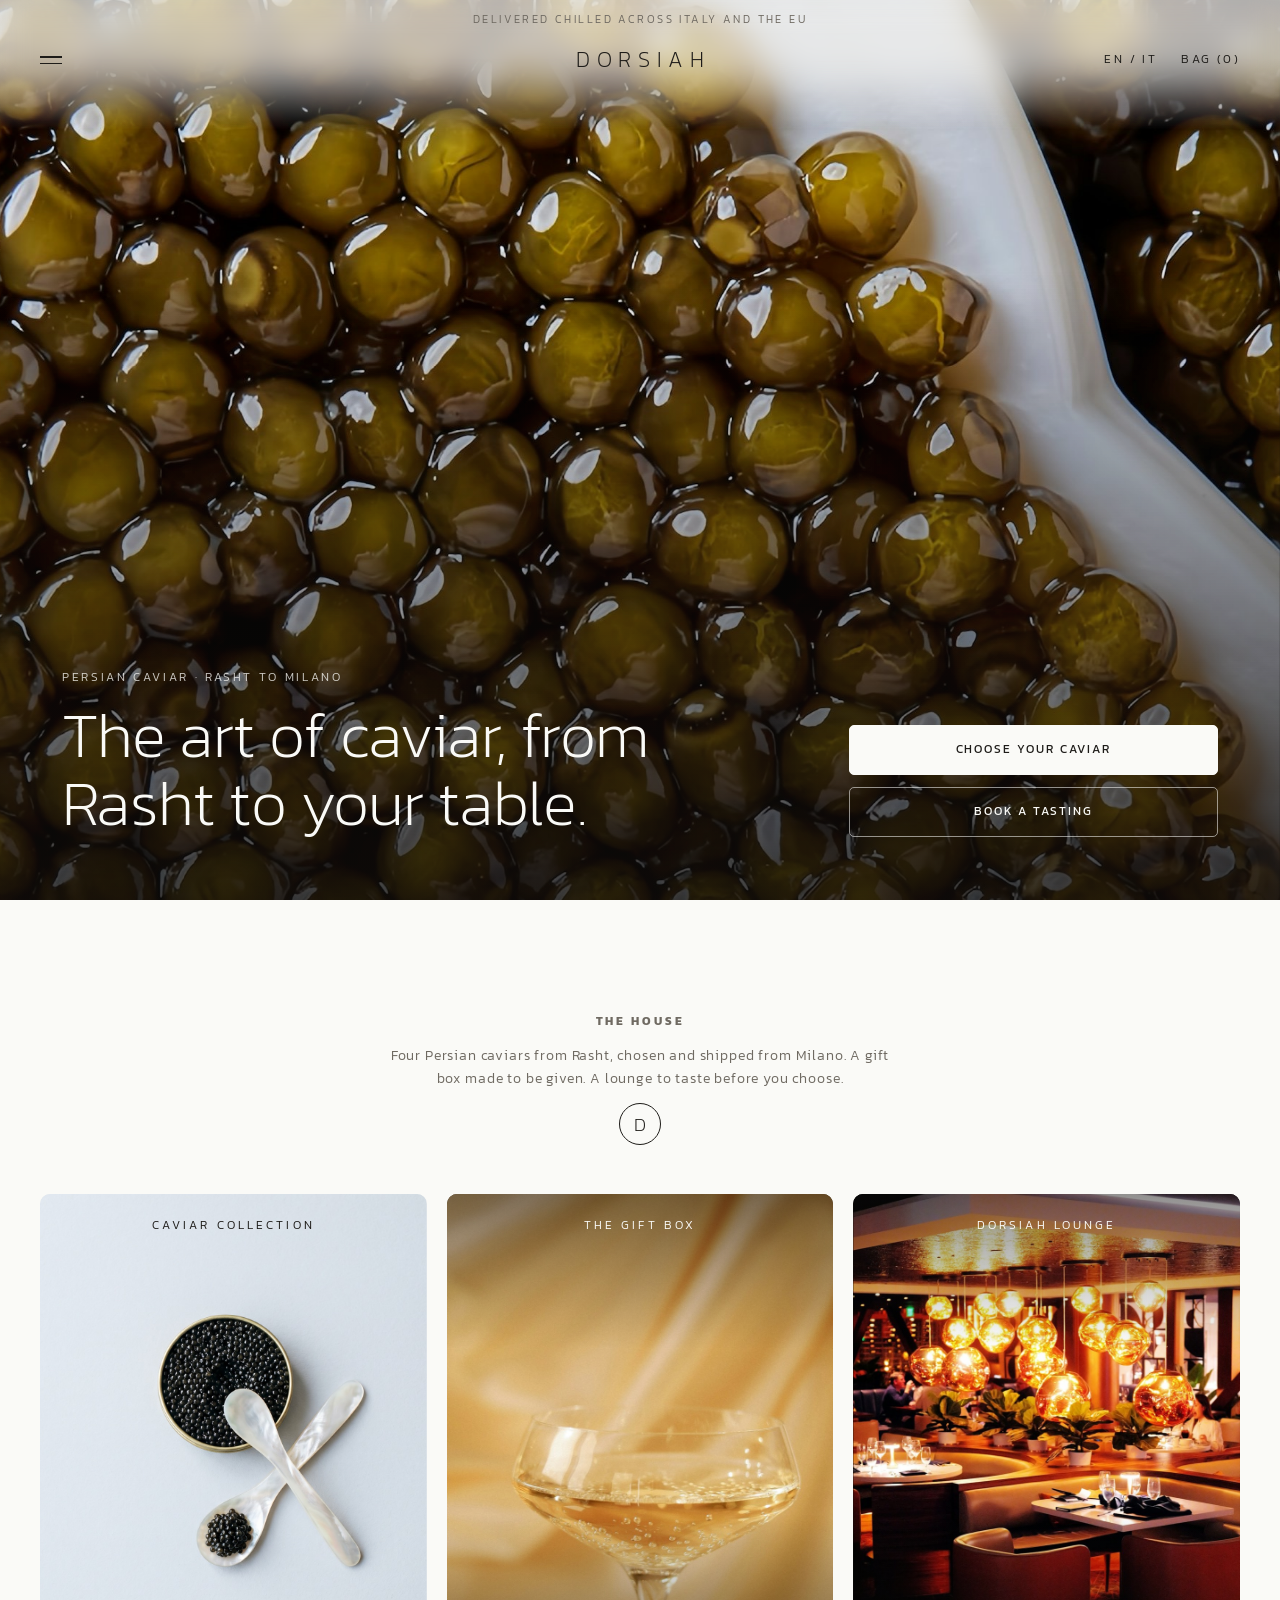
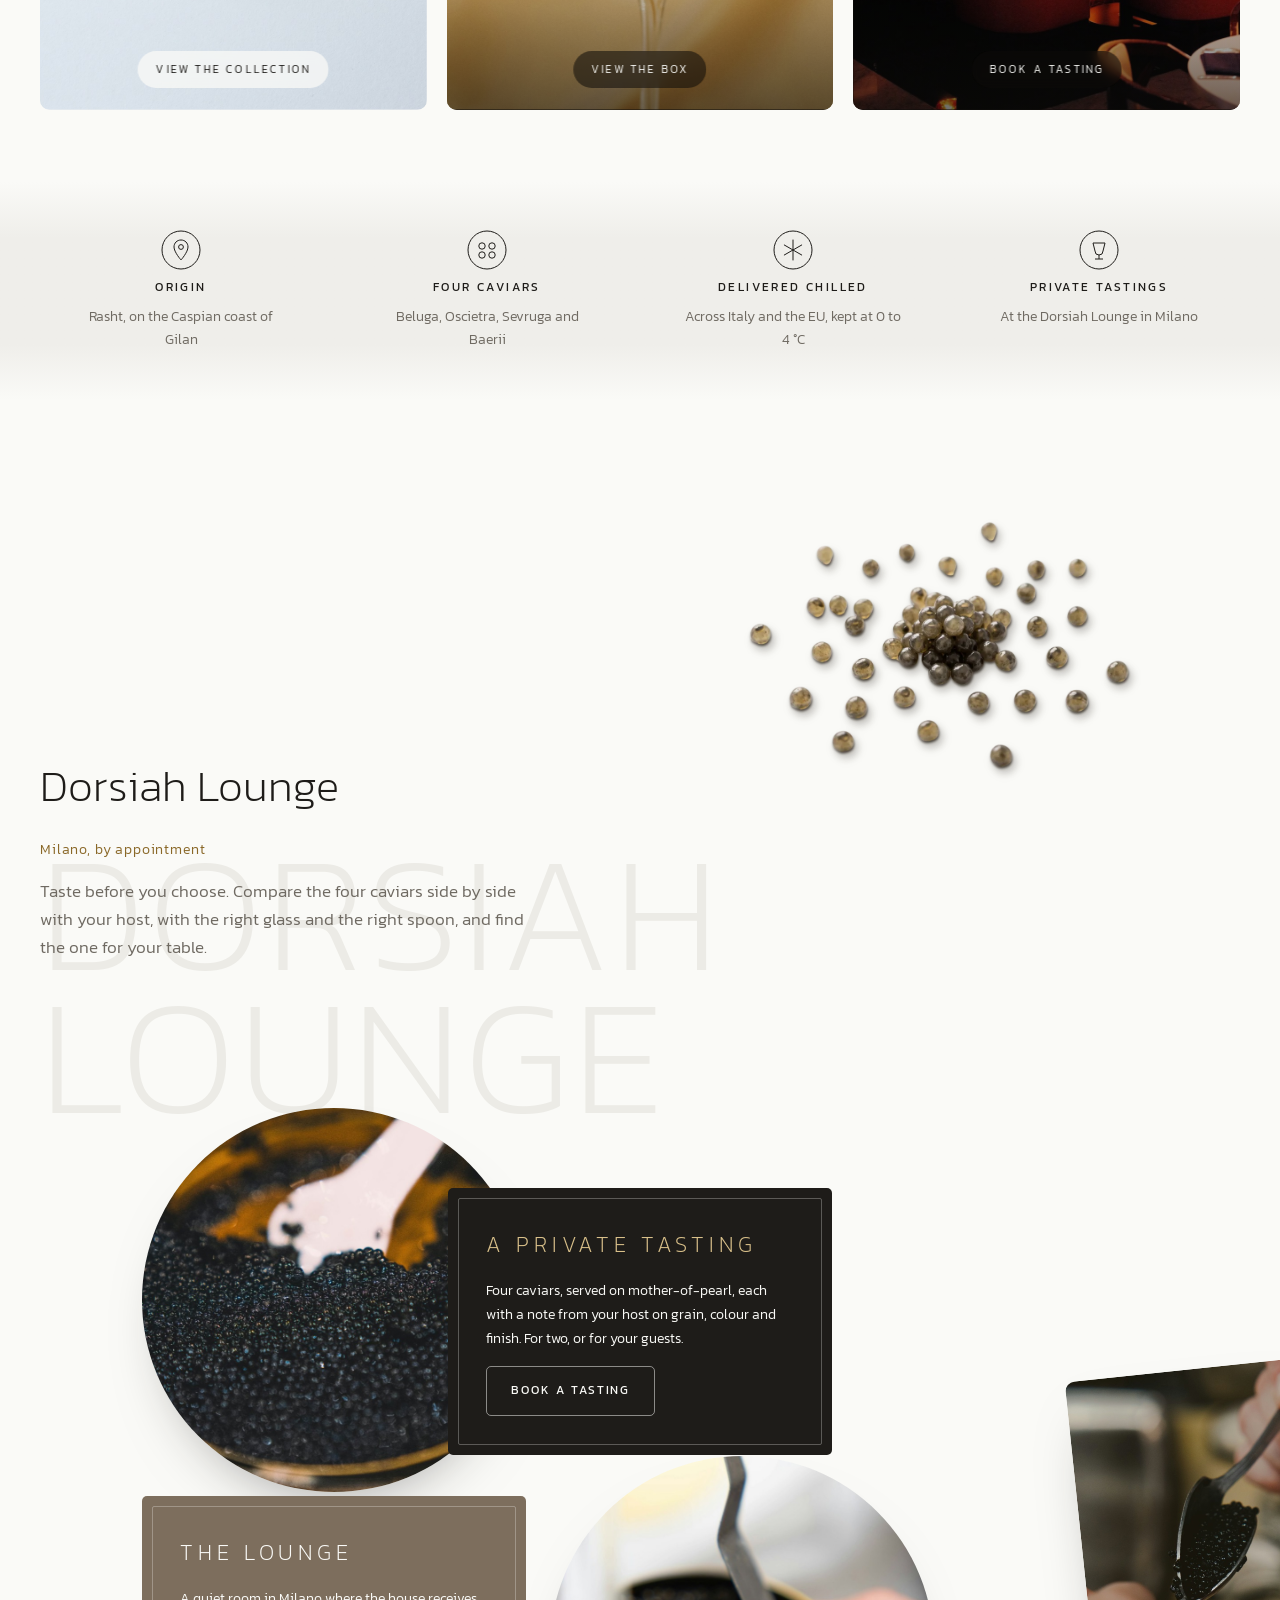
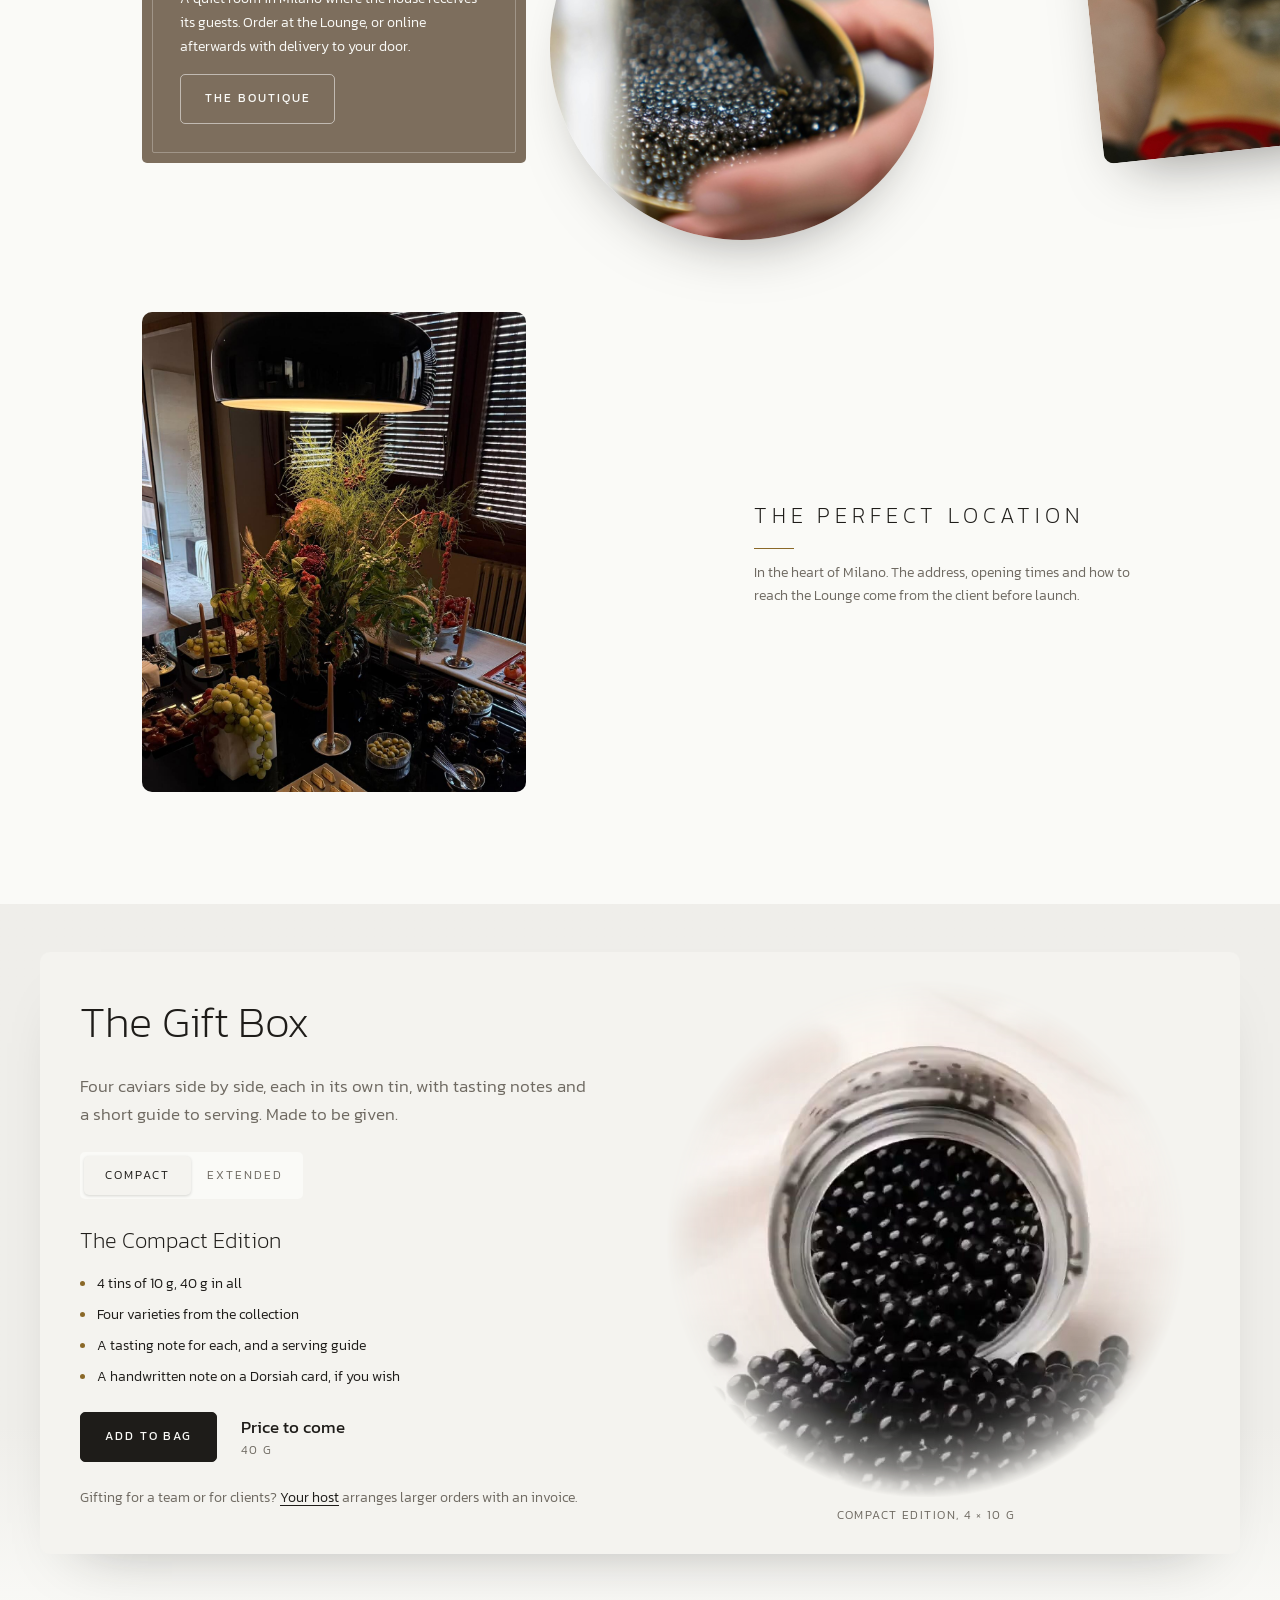
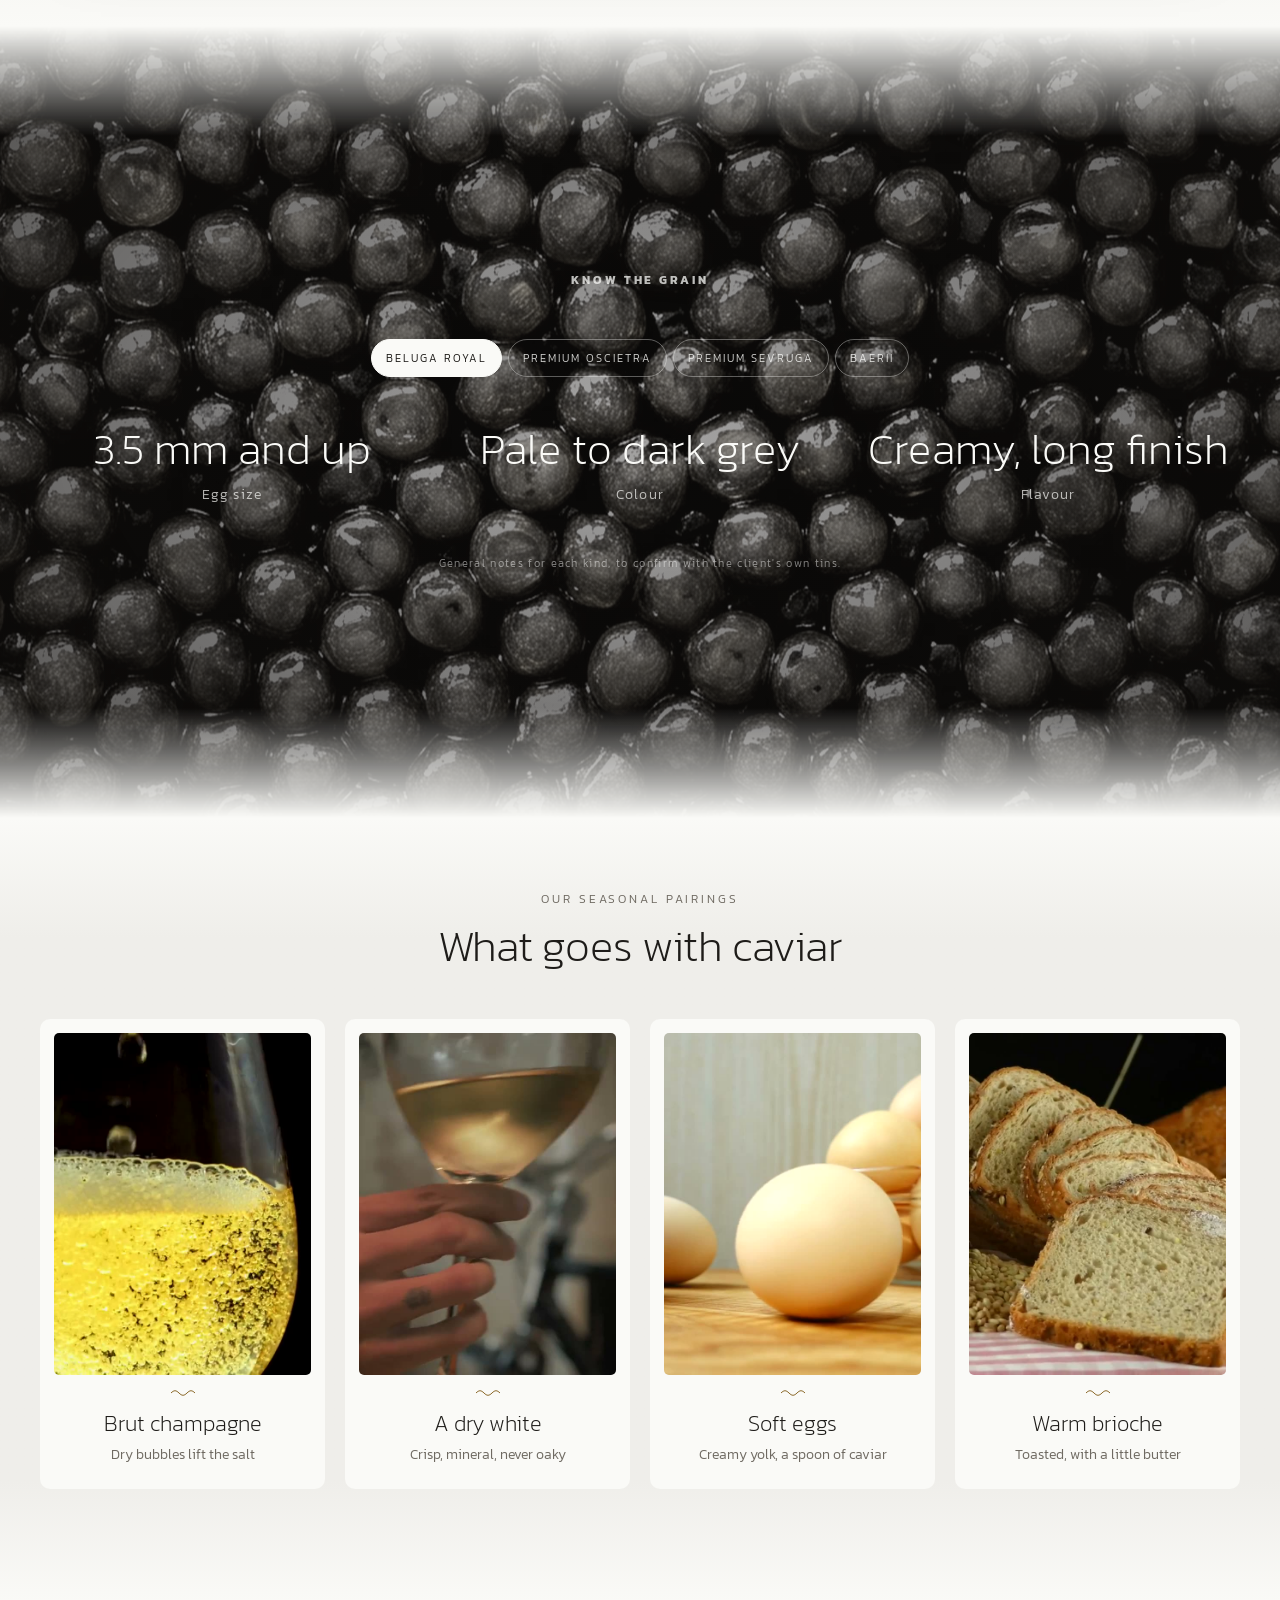
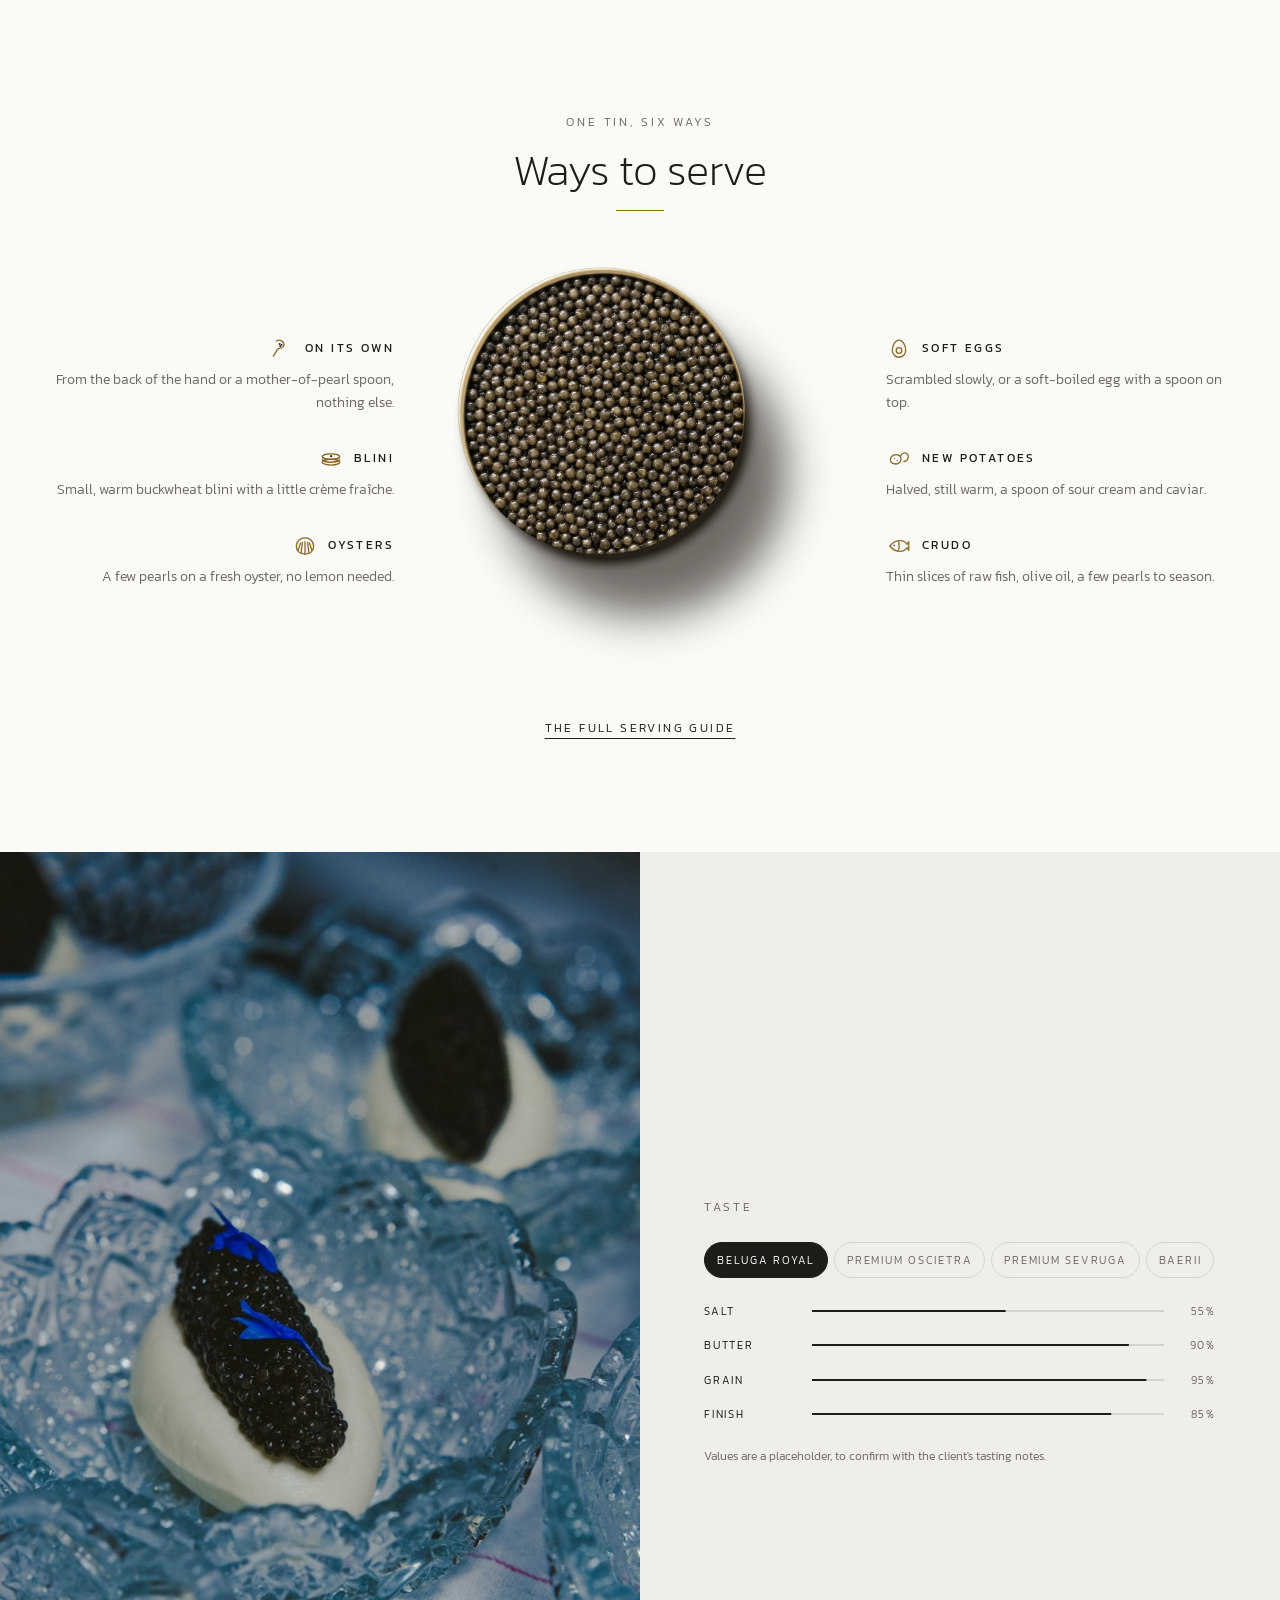
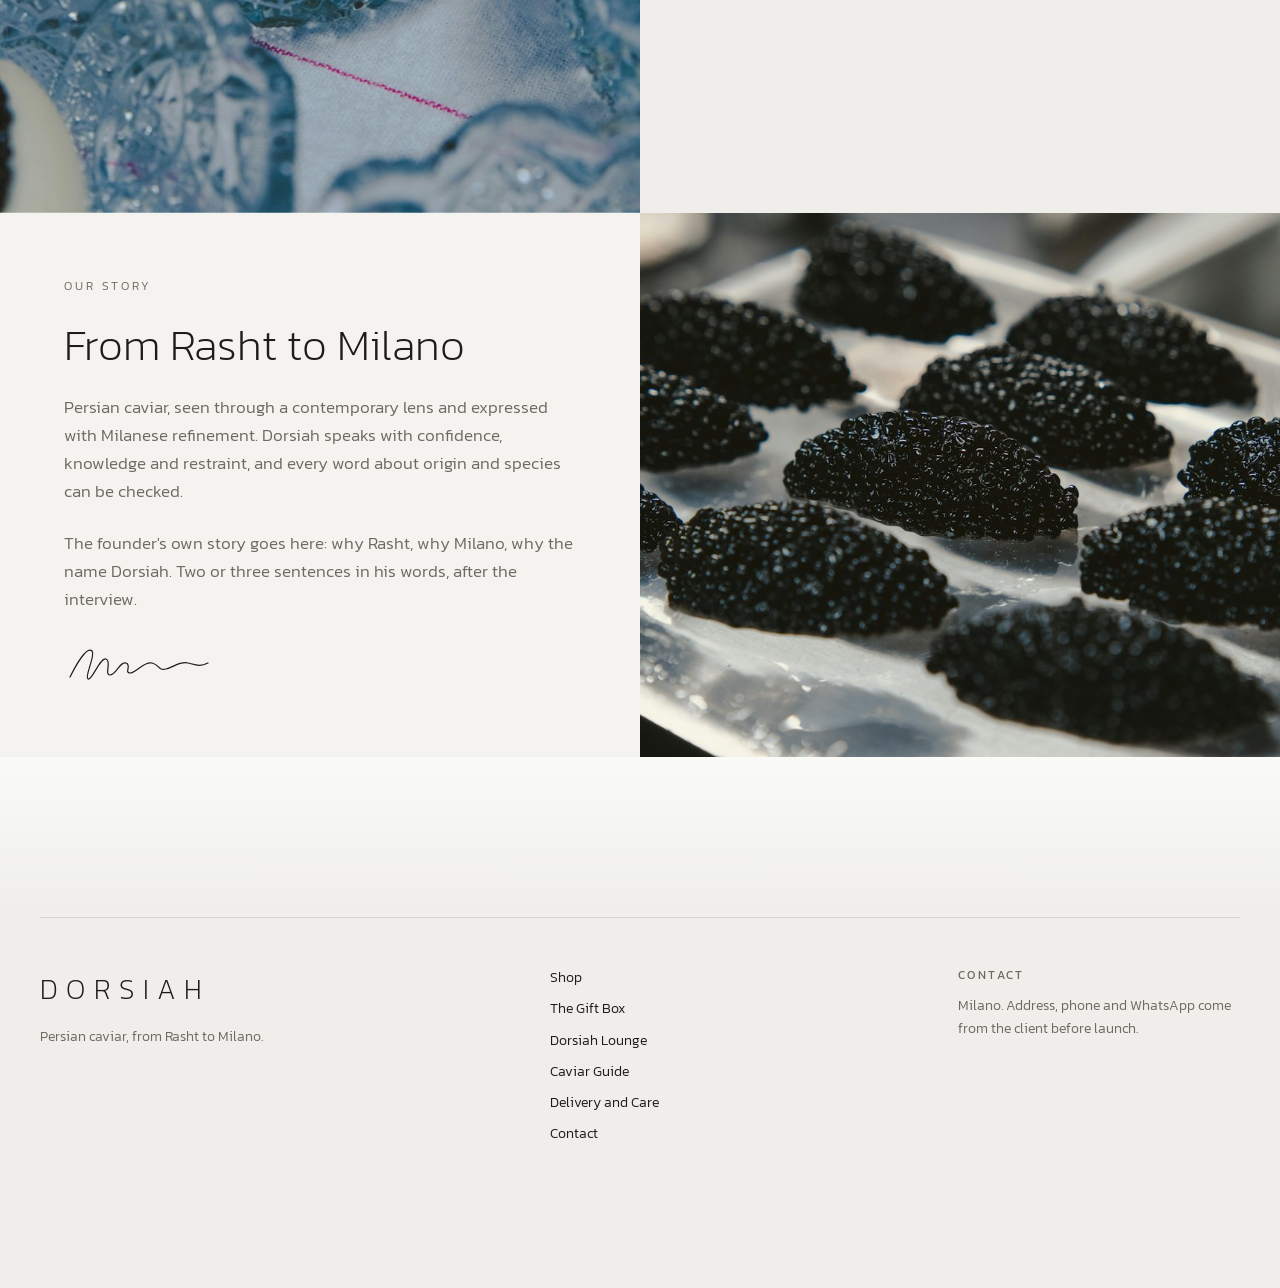
==== index.html @ ad6e2c26 "Dorsiah site Co-Authored-By: Claude Opus 5.5 <noreply@anthropic.com>" ====
<!doctype html><html lang="en"><head><meta charset="utf-8"><meta name="viewport" content="width=device-width,initial-scale=1,viewport-fit=cover"><meta name="robots" content="noindex,nofollow"><style>:root{color-scheme:light;box-sizing:border-box;padding-top:env(safe-area-inset-top,0px);padding-bottom:env(safe-area-inset-bottom,0px)}html{scroll-padding-top:env(safe-area-inset-top,0px)}body{margin:0;padding:0;font:14px -apple-system,BlinkMacSystemFont,sans-serif;background:#fff;color:#000}img{max-width:100%}[hidden]:not([hidden=until-found i]){display:none!important}</style></head><body>
<title>Dorsiah Home</title>
<meta name="claude:viewport-fit-sides" content="cover">
<link rel="preconnect" href="https://fonts.googleapis.com">
<link rel="stylesheet" href="https://fonts.googleapis.com/css2?family=Kanit:wght@200;300;400&display=swap">
<link rel="stylesheet" href="tokens.css">
<link rel="stylesheet" href="bag.css">
<style>
/* Layout: the Dorsiah home page, round 15 (23 Oct 2026): rebuilt to Drew's "Frame 2" (SPEC-round15.md).
   Order: hero photo, 3 collections, details, Dorsiah Lounge collage, Gift Box, pairings videos, ways to serve, story. Palette A Gallery white, Kanit. */
.nav{display:grid;grid-template-columns:1fr auto 1fr;align-items:center;gap:24px;padding-block:24px}
.nav ul{list-style:none;margin:0;padding:0;display:flex;gap:24px;font-size:var(--t-label);letter-spacing:.2em;text-transform:uppercase}
.nav ul.r{justify-content:flex-end}
.nav a{color:inherit;text-decoration:none}
.nav .mark{font-family:var(--display);font-weight:var(--w-display);font-size:var(--t-card);letter-spacing:.3em;padding-left:.3em;justify-self:center}
@media (max-width:900px){.nav ul.r li.lang{display:none}}
/* Site bar: off-white, fixed over the page, fades out at the bottom instead of a hard edge (Drew 19 Oct) */
.sitebar{position:fixed;left:0;right:0;top:0;z-index:50;padding-top:env(safe-area-inset-top,0px);color:var(--brown)}
.sitebar-in{max-width:var(--max);margin:0 auto;padding-bottom:28px}
main section[id]{scroll-margin-top:48px}
@media (prefers-reduced-transparency:reduce){.sitebar::before{display:none!important}}
@supports ((backdrop-filter:blur(1px)) or (-webkit-backdrop-filter:blur(1px))){
  .sitebar::before{content:"";position:absolute;inset:0;z-index:-1;backdrop-filter:blur(14px) saturate(1.1);-webkit-backdrop-filter:blur(14px) saturate(1.1);
    -webkit-mask-image:linear-gradient(to bottom,#000 0%,#000 45%,rgba(0,0,0,.84) 56%,rgba(0,0,0,.64) 66%,rgba(0,0,0,.43) 76%,rgba(0,0,0,.23) 86%,rgba(0,0,0,.08) 94%,transparent 100%);mask-image:linear-gradient(to bottom,#000 0%,#000 45%,rgba(0,0,0,.84) 56%,rgba(0,0,0,.64) 66%,rgba(0,0,0,.43) 76%,rgba(0,0,0,.23) 86%,rgba(0,0,0,.08) 94%,transparent 100%)}
}
.wrapx{max-width:var(--max);margin:0 auto}
.kicker{font-size:var(--t-label);letter-spacing:.24em;text-transform:uppercase;color:var(--muted);margin:0}
.h2{font-family:var(--display);font-weight:var(--w-display);font-size:var(--t-section);line-height:1.12;letter-spacing:-.01em;margin:0;text-wrap:balance}
.lede{margin:0;color:var(--muted);max-width:52ch}

/* ---- 1 Hero: full-screen caviar photo (Frame 2). Slow zoom-out on arrival; the jar film is retired until Drew's animated image ---- */
.hero{position:relative;height:100vh;height:100svh;min-height:560px;overflow:hidden;background:#14120f;color:#FAFAF7;display:flex;align-items:flex-end}
.hero picture,.hero img{position:absolute;inset:0;width:100%;height:100%;object-fit:cover;display:block}
.hero img{transform-origin:60% 40%;animation:hero-in 2.8s cubic-bezier(.2,.7,.2,1) both}
@keyframes hero-in{from{transform:scale(1.09);filter:brightness(.7)}}
.hero::after{content:"";position:absolute;inset:0;background:linear-gradient(to top,rgba(14,12,10,.78) 0,rgba(14,12,10,.25) 46%,rgba(14,12,10,0) 70%)}
.hero .hin{position:relative;z-index:1;width:100%;max-width:var(--max);margin:0 auto;padding:0 max(22px,env(safe-area-inset-left,0px)) clamp(36px,7vh,72px);
  display:grid;grid-template-columns:repeat(12,minmax(0,1fr));gap:24px;align-items:end}
.hero .copy{grid-column:1 / span 8;display:flex;flex-direction:column;gap:14px}
.hero h1{font-family:var(--display);font-weight:var(--w-display);font-size:var(--t-page);line-height:1.06;letter-spacing:-.01em;margin:0;max-width:15ch;text-wrap:balance}
.hero .byline{margin:0;font-size:var(--t-label);letter-spacing:.22em;text-transform:uppercase;color:rgba(250,250,247,.78)}
.hero .ctas{grid-column:9 / span 4;display:flex;flex-direction:column;gap:12px;align-items:stretch}
.hero .btn{min-width:0}
.hero .btn.primary{background:#FAFAF7;color:var(--brown);border-color:#FAFAF7}
.hero .btn.primary:hover{background:#fff;border-color:#fff}
.hero .btn.secondary{background:transparent;color:#FAFAF7;border-color:rgba(250,250,247,.55)}
.hero .btn.secondary:hover{border-color:#FAFAF7}
@media (max-width:900px){.hero .copy,.hero .ctas{grid-column:1 / -1}.hero h1{font-size:clamp(32px,9vw,44px)}}

/* ---- 2 Collections: a centred intro and three tall photo cards, label on top, pill at the bottom ---- */
.collections{padding-block:var(--s9) var(--s8);background:var(--ivory)}
.collections .intro{display:flex;flex-direction:column;align-items:center;gap:var(--s3);text-align:center;margin-bottom:var(--s7)}
.collections .intro p{margin:0;max-width:56ch;font-size:var(--t-small);letter-spacing:.06em;color:var(--muted)}
.seal{width:44px;height:44px;color:var(--brown)}
.ccards{display:grid;grid-template-columns:repeat(3,minmax(0,1fr));gap:20px}
.ccard{position:relative;display:block;aspect-ratio:3 / 4;border-radius:var(--r-shell);overflow:hidden;color:#FAFAF7;text-decoration:none;background:#14120f}
.ccard img{width:100%;height:100%;object-fit:cover;display:block;transition:transform 1.2s cubic-bezier(.2,.7,.2,1)}
.ccard::after{content:"";position:absolute;inset:0;background:linear-gradient(to bottom,rgba(14,12,10,.45) 0,rgba(14,12,10,0) 30%,rgba(14,12,10,0) 62%,rgba(14,12,10,.6) 100%)}
.ccard .lab{position:absolute;z-index:1;top:22px;left:0;right:0;text-align:center;font-size:var(--t-label);letter-spacing:.26em;text-transform:uppercase}
.ccard .pill{position:absolute;z-index:1;bottom:22px;left:50%;transform:translateX(-50%);padding:9px 18px;border-radius:999px;background:rgba(14,12,10,.55);
  -webkit-backdrop-filter:blur(6px);backdrop-filter:blur(6px);font-size:11px;letter-spacing:.2em;text-transform:uppercase;white-space:nowrap;transition:background .3s}
@media (hover:hover){.ccard:hover img{transform:scale(1.06)}.ccard:hover .pill{background:#FAFAF7;color:var(--brown)}}
/* the Caviar collection card is a light picture (our generated spoon and tin): dark label, no dark wash */
.ccard.light{background:#EEF0F1;color:var(--brown)}
.ccard.light::after{background:none}
.ccard.light img{object-position:50% 34%}
@media (max-width:900px){.ccard.light img{object-position:50% 20%;transform:scale(1.12)}}
.ccard.light .pill{background:rgba(250,250,247,.75);color:var(--brown)}
@media (hover:hover){.ccard.light:hover .pill{background:var(--brown);color:#FAFAF7}}
.ccard:focus-visible{outline:2px solid var(--gold);outline-offset:3px}
@media (max-width:900px){.ccards{grid-template-columns:1fr;gap:14px}.ccard{aspect-ratio:4 / 3}}

/* ---- 3 Details: one quiet row of four, small round icons ---- */
.details{background:linear-gradient(in oklab to bottom,var(--ivory) 0,var(--sand) 56px,var(--sand) calc(100% - 56px),var(--ivory) 100%);padding-block:var(--s7)}
.details ul{list-style:none;margin:0 auto;padding:0;max-width:var(--max);display:grid;grid-template-columns:repeat(4,minmax(0,1fr));gap:24px;text-align:center}
.details li{display:flex;flex-direction:column;align-items:center;gap:8px}
.details svg{width:40px;height:40px;color:var(--brown)}
.details b{font-weight:400;font-size:var(--t-label);letter-spacing:.2em;text-transform:uppercase}
.details span{font-size:var(--t-small);color:var(--muted);max-width:24ch}
@media (max-width:900px){.details ul{grid-template-columns:repeat(2,minmax(0,1fr));gap:var(--s5) 16px}}

/* ---- 4 Dorsiah Lounge: an editorial collage. The giant pale title drifts slower than the page; cards slide in from opposite sides ---- */
.lounge{position:relative;overflow:hidden;overflow:clip;background:var(--ivory);padding-block:var(--s8) var(--s9)}
.lounge .giant{position:absolute;left:0;right:0;top:40px;margin:0;font-family:var(--display);font-weight:200;font-size:clamp(64px,13vw,210px);line-height:.86;letter-spacing:.02em;
  color:#ECEBE6;text-transform:uppercase;padding-left:max(22px,calc((100% - var(--max)) / 2));pointer-events:none;will-change:transform;white-space:nowrap}
.lounge .top{position:relative;display:grid;grid-template-columns:repeat(12,minmax(0,1fr));gap:24px;align-items:center;min-height:clamp(380px,46vw,620px)}
.lounge .top .txt{grid-column:1 / span 5;display:flex;flex-direction:column;gap:var(--s4);padding-top:clamp(120px,14vw,220px)}
.lounge .top .txt h2{font-family:var(--display);font-weight:var(--w-display);font-size:var(--t-section);margin:0}
.lounge .by{font-style:normal;font-size:var(--t-small);color:var(--gold);letter-spacing:.06em}
.lounge .oyster{grid-column:7 / -1;margin:0;align-self:start}
/* generated scattered pearls, background cut out (Drew 24 Oct): they sit straight on the page like the cut-out in his frame */
.lounge .oyster img{width:100%;height:auto;display:block}
.collage{position:relative;display:grid;grid-template-columns:repeat(12,minmax(0,1fr));gap:24px;margin-top:var(--s7);align-items:start}
.collage .plate{margin:0;border-radius:50%;overflow:hidden;aspect-ratio:1;box-shadow:0 30px 60px -36px rgba(30,28,25,.5)}
.collage .plate img{width:100%;height:100%;object-fit:cover;display:block}
.collage .p1{grid-column:2 / span 4;grid-row:1}
.collage .p2{grid-column:6 / span 4;grid-row:2;margin-top:-60px}
.lcard{position:relative;z-index:1;padding:clamp(24px,3vw,40px);border-radius:var(--r-inner);display:flex;flex-direction:column;gap:var(--s4)}
.lcard::before{content:"";position:absolute;inset:10px;border:1px solid currentColor;opacity:.28;border-radius:2px;pointer-events:none}
.lcard h3{font-family:var(--display);font-weight:var(--w-display);font-size:var(--t-card);letter-spacing:.22em;text-transform:uppercase;margin:0}
.lcard p{margin:0;font-size:var(--t-small);line-height:1.7}
.lcard .btn{align-self:flex-start;position:relative;z-index:1}
.lcard.dark{grid-column:5 / span 4;grid-row:1;margin-top:80px;background:var(--brown);color:#FAFAF7}
.lcard.dark h3{color:#D9C08A}
.lcard.dark .btn{background:transparent;color:#FAFAF7;border-color:rgba(250,250,247,.5)}
.lcard.dark .btn:hover{border-color:#FAFAF7}
.lcard.tan{grid-column:2 / span 4;grid-row:2;margin-top:-20px;background:#7D6E5D;color:#FAFAF7}   /* 24 Oct: darker tan so the white text reads (contrast 4.71, was 2.82) */
.lcard.tan .btn{background:transparent;color:#FAFAF7;border-color:rgba(250,250,247,.55)}
.lounge .table{position:absolute;right:-60px;top:46%;width:clamp(160px,20vw,300px);margin:0;transform:rotate(-6deg)}
.lounge .table img{width:100%;aspect-ratio:2 / 3;object-fit:cover;display:block;border-radius:var(--r-shell);box-shadow:0 30px 60px -30px rgba(30,28,25,.5)}
.place{display:grid;grid-template-columns:repeat(12,minmax(0,1fr));gap:24px;align-items:center;margin-top:var(--s8)}
.place figure{grid-column:2 / span 4;margin:0}
/* Drew 24 Oct: the studio photo from the Dorsiah evening, tall so more of the room shows */
.place figure img{width:100%;height:auto;aspect-ratio:4 / 5;object-fit:cover;object-position:50% 0%;display:block;border-radius:var(--r-shell)}
.place .txt{grid-column:8 / span 4;display:flex;flex-direction:column;gap:var(--s3)}
.place h3{font-family:var(--display);font-weight:var(--w-display);font-size:var(--t-card);letter-spacing:.22em;text-transform:uppercase;margin:0}
.place h3::after{content:"";display:block;width:40px;height:1px;background:var(--gold);margin-top:14px}
.place p{margin:0;color:var(--muted);font-size:var(--t-small)}
html.mo [data-slide]{opacity:0;transition:opacity 1s cubic-bezier(.2,.7,.2,1),transform 1.2s cubic-bezier(.2,.7,.2,1)}
html.mo [data-slide="l"]{transform:translateX(-60px)}
html.mo [data-slide="r"]{transform:translateX(60px)}
html.mo [data-slide].in{opacity:1;transform:none}
html.mo .lounge .table[data-slide].in{transform:rotate(-6deg)}
@media (max-width:900px){
  .lounge .top,.collage,.place{grid-template-columns:repeat(6,minmax(0,1fr));gap:16px}
  .lounge .top .txt{grid-column:1 / -1;padding-top:0}
  .lounge .oyster{grid-column:1 / -1;grid-row:1;margin-inline:-8px}   /* Drew 24 Oct: the pearls were too small on phones */
  .collage .p1{grid-column:1 / span 4;grid-row:1}
  .lcard.dark{grid-column:2 / -1;grid-row:2;margin-top:-70px}
  .collage .p2{grid-column:3 / span 4;grid-row:3;margin-top:0}
  .lcard.tan{grid-column:1 / span 5;grid-row:4;margin-top:-60px}
  .lounge .table{display:none}
  .place figure,.place .txt{grid-column:1 / -1}
}

/* ---- 5 Gift Box: unchanged block below (round 12 pour film) ---- */
/* ---- 6 Gift Collection: The Gift Box ---- */
/* Round 12 (Drew 21 Oct): a white card resting on the Lounge sand. On desktop the section pins while the pour plays,
   the text holds still beside it, and the page moves on once the caviar has fallen. Phones scroll through normally. */
.gifts{background:linear-gradient(in oklab to bottom,var(--sand) calc(100% - 200px),var(--ivory) 100%);padding-block:var(--s7) var(--s8)}
.gifts-stage{display:flex;align-items:center}
.gifts .wrap{max-width:var(--max);width:100%;margin:0 auto;display:grid;grid-template-columns:repeat(12,minmax(0,1fr));gap:24px;align-items:center;
  background:var(--white);border-radius:var(--r-shell);padding:clamp(24px,4vw,56px);box-shadow:0 30px 60px -40px rgba(30,28,25,.35)}
/* Pins only where the card fits under the bar (same query as hero-film.js PIN). Shorter screens scroll through and the pour still plays. */
@media (min-width:901px) and (min-height:760px){
  html.box-on .gifts{height:240vh;padding-block:0}
  html.box-on .gifts-stage{position:sticky;top:0;height:100vh;padding-block:124px 16px}
}
/* laptop heights: a tighter card so the whole thing sits between the bar and the bottom edge */
@media (min-width:901px) and (max-height:900px){
  .gifts .wrap{padding:28px 40px}
  .gifts .text{gap:var(--s4)}
  .boxart{max-width:min(520px,calc(100vh - 330px))}
}
.gifts .text{grid-column:1 / span 6;display:flex;flex-direction:column;gap:var(--s5);min-width:0}
.gifts h2{font-family:var(--display);font-weight:var(--w-display);font-size:var(--t-section);line-height:1.15;margin:0;letter-spacing:-.01em;text-wrap:balance}
.gifts .intro{margin:0;color:var(--muted);max-width:46ch}
.editions{display:inline-grid;grid-template-columns:1fr 1fr;padding:4px;background:var(--ivory);border-radius:var(--r-inner);width:max-content;max-width:100%}
.editions button{font:inherit;font-size:var(--t-label);letter-spacing:.16em;text-transform:uppercase;padding:10px 16px;border:0;border-radius:var(--r-inner);background:transparent;color:var(--muted);cursor:pointer;transition:background .3s cubic-bezier(.2,.7,.2,1),color .3s}
.editions button[aria-pressed="true"]{background:var(--white);color:var(--brown);box-shadow:0 1px 3px rgba(30,28,25,.16)}
.ed-name{font-family:var(--display);font-weight:var(--w-display);font-size:var(--t-card);margin:0}
.ed-specs{list-style:none;margin:0;padding:0;display:flex;flex-direction:column;gap:var(--s2);font-size:var(--t-small)}
.ed-specs li{display:flex;gap:var(--s3);align-items:baseline}
.ed-specs li::before{content:"";width:5px;height:5px;border-radius:50%;background:var(--gold);flex:none;transform:translateY(-2px)}
.gifts .buy{display:flex;flex-wrap:wrap;align-items:center;justify-content:flex-start;gap:var(--s5);padding-top:0}
.gifts .price{font-size:var(--t-body);font-weight:400;font-variant-numeric:tabular-nums}
.gifts .price small{display:block;font-size:var(--t-label);font-weight:300;letter-spacing:.12em;text-transform:uppercase;color:var(--muted)}
.gifts .corp{margin:0;font-size:var(--t-small);color:var(--muted)}
.gifts .corp a{color:var(--brown);text-underline-offset:3px}
/* the pour (hero-film.js): jar centred in the frame, the satin dissolving softly into the white card */
.boxart{grid-column:7 / span 6;margin:0;min-width:0;width:100%;max-width:520px;justify-self:center;display:flex;flex-direction:column;gap:var(--s2)}
.box-film{position:relative;aspect-ratio:808 / 804;background:var(--white);
  -webkit-mask-image:radial-gradient(closest-side,#000 60%,rgba(0,0,0,.86) 74%,rgba(0,0,0,.5) 88%,transparent 100%);
  mask-image:radial-gradient(closest-side,#000 60%,rgba(0,0,0,.86) 74%,rgba(0,0,0,.5) 88%,transparent 100%)}
.box-film video{width:100%;height:100%;object-fit:cover;display:block}
.boxart figcaption{font-size:var(--t-label);letter-spacing:.12em;text-transform:uppercase;color:var(--muted);text-align:center}
@media (max-width:900px){
  .boxart{max-width:380px}
  .gifts .text,.boxart{grid-column:1 / -1}
  .boxart{order:-1}
}



/* ---- 5b Grain: full-screen caviar texture (our generated tin, cropped) with three facts that change per caviar. Drew's 4th reference, our own take ---- */
.grain{position:relative;min-height:88vh;min-height:88svh;display:flex;flex-direction:column;justify-content:center;align-items:center;gap:var(--s7);color:#FAFAF7;overflow:hidden;background:#15130f;padding-block:var(--s8);
  -webkit-mask-image:linear-gradient(to bottom,transparent,#000 110px,#000 calc(100% - 110px),transparent);mask-image:linear-gradient(to bottom,transparent,#000 110px,#000 calc(100% - 110px),transparent)}   /* the dark band fades in and out, no straight line (Drew rule) */
.grain .bg{position:absolute;inset:-12% 0;background:url(img/r15/gen-texture.jpg) center / cover;will-change:transform;filter:var(--gf,none);transition:filter 1.1s cubic-bezier(.2,.7,.2,1)}
/* Drew 24 Oct: the pearls take each caviar's colour when it is picked (data.js tone) */
.grain::after{content:"";position:absolute;inset:0;background:radial-gradient(ellipse at center,rgba(14,12,10,.35),rgba(14,12,10,.72))}
.grain > *:not(.bg){position:relative;z-index:1}
.grain .gtabs{display:flex;flex-wrap:wrap;justify-content:center;gap:6px}
.grain .gtabs button{font:inherit;font-size:11px;letter-spacing:.18em;text-transform:uppercase;padding:9px 14px;border-radius:999px;border:1px solid rgba(250,250,247,.35);background:transparent;color:rgba(250,250,247,.8);cursor:pointer}
.grain .gtabs button[aria-pressed="true"]{background:#FAFAF7;color:var(--brown);border-color:#FAFAF7}
.facts3{display:grid;grid-template-columns:repeat(3,minmax(0,1fr));gap:24px;width:100%;max-width:var(--max);text-align:center;transition:opacity .45s ease}
.facts3.fade{opacity:0}
.facts3 b{display:block;font-family:var(--display);font-weight:var(--w-display);font-size:clamp(26px,3.4vw,46px);line-height:1.1}
.facts3 span{display:block;margin-top:10px;font-size:var(--t-small);letter-spacing:.08em;color:rgba(250,250,247,.7)}
.grain .note{margin:0;font-size:11px;letter-spacing:.12em;color:rgba(250,250,247,.5)}
@media (max-width:900px){.facts3{grid-template-columns:1fr;gap:var(--s5)}}

/* ---- 6 Pairings (C13): four tall video tiles on a pale band. Desktop plays on hover, phones play while the tile is on screen ---- */
.pairings{background:linear-gradient(in oklab to bottom,var(--ivory) 0,var(--sand) 120px,var(--sand) calc(100% - 120px),var(--ivory) 100%);padding-block:var(--s8) var(--s9)}
.pairings .head{display:flex;flex-direction:column;align-items:center;gap:var(--s3);text-align:center;margin-bottom:var(--s7)}
.ptiles{display:grid;grid-template-columns:repeat(4,minmax(0,1fr));gap:20px}
.ptile{margin:0;background:var(--ivory);border-radius:var(--r-shell);padding:14px 14px 22px;display:flex;flex-direction:column;align-items:center;gap:14px;text-align:center;
  transition:transform .6s cubic-bezier(.2,.7,.2,1),box-shadow .6s}
.ptile video{width:100%;aspect-ratio:3 / 4;object-fit:cover;display:block;border-radius:var(--r-inner);background:var(--stone)}
.ptile .mark{width:26px;height:8px;color:var(--gold)}
.ptile b{font-family:var(--display);font-weight:var(--w-display);font-size:var(--t-card);line-height:1.2}
.ptile span{font-size:var(--t-small);color:var(--muted);max-width:24ch}
.ptile.playing{transform:translateY(-6px);box-shadow:0 30px 50px -34px rgba(30,28,25,.45)}
@media (max-width:900px){.ptiles{grid-template-columns:repeat(2,minmax(0,1fr));gap:12px}.ptile{padding:10px 10px 18px}.ptile b{font-size:18px}}

/* ---- 7 Ways to serve: the tin in the middle, three ideas each side ---- */
.serve{background:var(--ivory);padding-block:var(--s9)}
.serve .head{display:flex;flex-direction:column;align-items:center;gap:var(--s3);text-align:center;margin-bottom:var(--s7)}
.serve .head .h2::after{content:"";display:block;width:48px;height:1px;background:var(--gold);margin:16px auto 0}
.serve .grid3{display:grid;grid-template-columns:1fr minmax(0,1.1fr) 1fr;gap:clamp(24px,4vw,64px);align-items:center}
.serve ul{list-style:none;margin:0;padding:0;display:flex;flex-direction:column;gap:var(--s6)}
.serve li b{display:flex;align-items:center;gap:10px;font-weight:400;font-size:var(--t-label);letter-spacing:.2em;text-transform:uppercase;margin-bottom:6px}
/* Drew 24 Oct: a small drawing beside each title, so each idea reads at a glance */
.serve .ico{width:26px;height:26px;flex:none;fill:none;stroke:var(--gold);stroke-width:1.2;stroke-linecap:round;stroke-linejoin:round}
.serve ul.left li b{justify-content:flex-end}
.serve li p{margin:0;font-size:var(--t-small);color:var(--muted)}
.serve ul.right{text-align:left}
.serve ul.left{text-align:right}
.serve figure{margin:0;overflow:hidden}   /* Drew 24 Oct: the tin is cut out, only its shadow stays */
.serve figure img{width:100%;height:auto;display:block}
.serve .more{text-align:center;margin:var(--s7) 0 0}
.serve .more a{font-size:var(--t-label);letter-spacing:.2em;text-transform:uppercase;color:var(--brown);text-underline-offset:6px}
@media (max-width:900px){.serve .grid3{grid-template-columns:1fr 1fr;gap:var(--s5) 16px}.serve figure{grid-column:1 / -1;grid-row:1;max-width:420px;justify-self:center;width:100%}
  .serve ul.left,.serve ul.right{text-align:left;gap:var(--s5)}.serve ul.left li b{justify-content:flex-start}}

/* ---- 8 Story: a 2 x 2 grid, photo, taste bars, the house text, photo ---- */
.story{background:var(--ivory)}
.story .grid{display:grid;grid-template-columns:1fr 1fr;max-width:none}
.story figure{margin:0;min-height:420px;overflow:hidden}
.story figure img{width:100%;height:100%;object-fit:cover;display:block}
.story .cell{padding:clamp(32px,5vw,80px);display:flex;flex-direction:column;justify-content:center;gap:var(--s5)}
.story .taste-cell{background:var(--sand)}
.story .spec{background:var(--white)}
.tabs{display:flex;flex-wrap:wrap;gap:6px}
.tabs button{font:inherit;font-size:11px;letter-spacing:.16em;text-transform:uppercase;padding:8px 12px;border:1px solid var(--stone);border-radius:999px;background:transparent;color:var(--muted);cursor:pointer}
.tabs button[aria-pressed="true"]{background:var(--brown);border-color:var(--brown);color:#FAFAF7}
.bars{list-style:none;margin:0;padding:0;display:flex;flex-direction:column;gap:var(--s4)}
.bars li{display:grid;grid-template-columns:96px minmax(0,1fr) 40px;align-items:center;gap:var(--s3);font-size:11px;letter-spacing:.16em;text-transform:uppercase}
.bars .t{height:2px;background:var(--stone);position:relative;overflow:hidden}
.bars .f{position:absolute;inset:0;background:var(--brown);transform-origin:left;transform:scaleX(0);transition:transform 1.2s cubic-bezier(.2,.7,.2,1)}
.bars .v{text-align:right;color:var(--muted);font-variant-numeric:tabular-nums}
.story .note{margin:0;font-size:var(--t-label);color:var(--muted)}
.story .spec h3{font-family:var(--display);font-weight:var(--w-display);font-size:var(--t-section);margin:0;line-height:1.1}
.story .spec p{margin:0;color:var(--muted);max-width:52ch}
.sign{width:160px;height:56px;color:var(--brown)}
@media (max-width:900px){.story .grid{grid-template-columns:1fr}.story figure{min-height:0;aspect-ratio:4 / 3}.story .s2{order:4}}
@media (prefers-reduced-motion:reduce){.hero img{animation:none}.bars .f{transition:none}}
/* Footer: restored 24 Oct exactly as it was live before round 15 (Drew: the footer is frozen). Only change: the Kanit weight from round 14. */
.foot{padding-block:0 var(--s8);background:var(--sand)}
.foot-in{max-width:var(--max);margin:0 auto;display:grid;grid-template-columns:repeat(12,minmax(0,1fr));gap:var(--s5) 24px;border-top:1px solid var(--stone);padding-top:var(--s7)}
.foot-brand{grid-column:1 / span 4;display:flex;flex-direction:column;gap:var(--s3)}
.foot-mark{font-family:var(--display);font-weight:var(--w-display);font-size:var(--t-lead);letter-spacing:.3em}
.foot-line{margin:0;font-size:var(--t-small);color:var(--muted)}
.foot-links{grid-column:6 / span 3;display:flex;flex-direction:column;gap:var(--s2)}
.foot-links a{color:var(--brown);text-decoration:none;font-size:var(--t-small);width:max-content;background:linear-gradient(currentColor,currentColor) 0 100%/0 1px no-repeat;transition:background-size .35s cubic-bezier(.2,.7,.2,1)}
.foot-links a:hover{background-size:100% 1px}
.foot-legal a,.request a{color:var(--brown);text-underline-offset:3px}
.foot-contact{grid-column:10 / span 3;display:flex;flex-direction:column;gap:var(--s2)}
.foot-contact p,.foot-legal{margin:0;font-size:var(--t-small);color:var(--muted)}
.foot-legal{grid-column:1 / -1;padding-top:var(--s5)}
@media (max-width:900px){.foot-brand,.foot-links,.foot-contact{grid-column:1 / -1}}
html{scroll-behavior:smooth}
@media (prefers-reduced-motion:reduce){html{scroll-behavior:auto}}
</style>

<div class="sitebar gutter">
  <p class="strip">Delivered chilled across Italy and the EU</p>
  <div class="sitebar-in"><nav class="nav" aria-label="Main">
      <ul class="l"><li class="menu-li"></li></ul>
      <a class="mark" href="index.html" aria-label="Dorsiah home">DORSIAH</a>
      <ul class="r"><li class="lang"><a href="#" aria-label="Language: English. Italian coming">EN / IT</a></li><li><a href="#" data-bag-open>Bag (<span data-bag-count>0</span>)</a></li></ul>
    </nav></div>
</div>


<header class="hero" id="hero">
  <picture>
    <source media="(max-aspect-ratio: 4/5)" srcset="img/r15/hero-tall.jpg">
    <img src="img/r15/hero-wide.jpg" alt="Golden caviar pearls with a mother-of-pearl spoon resting in them" fetchpriority="high">
  </picture>
  <div class="hin">
    <div class="copy">
      <p class="byline">Persian caviar &middot; Rasht to Milano</p>
      <h1>The art of caviar, from Rasht to your table.</h1>
    </div>
    <div class="ctas">
      <a class="btn primary" href="#collections">Choose your caviar</a>
      <a class="btn secondary" href="#lounge">Book a tasting</a>
    </div>
  </div>
</header>

<main>
<section class="collections gutter" id="collections" aria-labelledby="col-title">
  <div class="wrapx">
    <div class="intro">
      <h2 class="kicker" id="col-title">The house</h2>
      <p>Four Persian caviars from Rasht, chosen and shipped from Milano. A gift box made to be given. A lounge to taste before you choose.</p>
      <svg class="seal" viewBox="0 0 44 44" aria-hidden="true"><circle cx="22" cy="22" r="20.5" fill="none" stroke="currentColor" stroke-width="1"/><text x="22" y="28.5" text-anchor="middle" font-family="Kanit, sans-serif" font-weight="200" font-size="19" fill="currentColor">D</text></svg>
    </div>
    <div class="ccards">
      <a class="ccard light" href="shop.html"><img src="img/r15/gen-spoon.jpg" alt="An open tin of black caviar with two mother-of-pearl spoons" loading="lazy"><span class="lab">Caviar collection</span><span class="pill">View the collection</span></a>
      <a class="ccard" href="#gifts"><img src="img/r15/col-gift.jpg" alt="A coupe of champagne on golden satin" loading="lazy"><span class="lab">The Gift Box</span><span class="pill">View the box</span></a>
      <a class="ccard" href="#lounge"><img src="img/r15/col-lounge.jpg" alt="A warmly lit dining room with low lamps" loading="lazy"><span class="lab">Dorsiah Lounge</span><span class="pill">Book a tasting</span></a>
    </div>
  </div>
</section>

<section class="details gutter" aria-label="The house in four lines">
  <ul>
    <li><svg viewBox="0 0 40 40" aria-hidden="true"><circle cx="20" cy="20" r="19" fill="none" stroke="currentColor" stroke-width="1"/><path d="M20 10c-4 0-7 3-7 7 0 5 7 13 7 13s7-8 7-13c0-4-3-7-7-7z" fill="none" stroke="currentColor" stroke-width="1"/><circle cx="20" cy="17" r="2.4" fill="none" stroke="currentColor" stroke-width="1"/></svg><b>Origin</b><span>Rasht, on the Caspian coast of Gilan</span></li>
    <li><svg viewBox="0 0 40 40" aria-hidden="true"><circle cx="20" cy="20" r="19" fill="none" stroke="currentColor" stroke-width="1"/><circle cx="15" cy="16" r="3.2" fill="none" stroke="currentColor"/><circle cx="25" cy="16" r="3.2" fill="none" stroke="currentColor"/><circle cx="15" cy="25" r="3.2" fill="none" stroke="currentColor"/><circle cx="25" cy="25" r="3.2" fill="none" stroke="currentColor"/></svg><b>Four caviars</b><span>Beluga, Oscietra, Sevruga and Baerii</span></li>
    <li><svg viewBox="0 0 40 40" aria-hidden="true"><circle cx="20" cy="20" r="19" fill="none" stroke="currentColor" stroke-width="1"/><path d="M20 10v20M11.3 15l17.4 10M11.3 25l17.4-10" fill="none" stroke="currentColor" stroke-width="1" stroke-linecap="round"/></svg><b>Delivered chilled</b><span>Across Italy and the EU, kept at 0 to 4 &deg;C</span></li>
    <li><svg viewBox="0 0 40 40" aria-hidden="true"><circle cx="20" cy="20" r="19" fill="none" stroke="currentColor" stroke-width="1"/><path d="M14 13h12l-2 8a4 4 0 0 1-8 0zM20 25v4M16 29h8" fill="none" stroke="currentColor" stroke-width="1" stroke-linejoin="round"/></svg><b>Private tastings</b><span>At the Dorsiah Lounge in Milano</span></li>
  </ul>
</section>

<section class="lounge gutter" id="lounge" aria-labelledby="lounge-title">
  <p class="giant" aria-hidden="true">Dorsiah<br>Lounge</p>
  <div class="wrapx">
    <div class="top">
      <div class="txt" data-slide="l">
        <h2 id="lounge-title">Dorsiah Lounge</h2>
        <em class="by">Milano, by appointment</em>
        <p class="lede">Taste before you choose. Compare the four caviars side by side with your host, with the right glass and the right spoon, and find the one for your table.</p>
      </div>
      <figure class="oyster" data-slide="r"><img src="img/r15/gen-scattered.webp" width="1400" height="816" alt="Light grey caviar pearls scattered on the page" loading="lazy"></figure>
    </div>
    <div class="collage">
      <figure class="plate p1" data-slide="l"><img src="img/r15/plate-caviar-bowl.jpg" alt="Black caviar in a golden bowl with a mother-of-pearl spoon" loading="lazy"></figure>
      <div class="lcard dark" data-slide="r">
        <h3>A private tasting</h3>
        <p>Four caviars, served on mother-of-pearl, each with a note from your host on grain, colour and finish. For two, or for your guests.</p>
        <a class="btn" href="contact.html?topic=tasting">Book a tasting</a>
      </div>
      <figure class="plate p2" data-slide="r"><img src="img/r15/plate-caviar-tin.jpg" alt="Black caviar lifted from an open tin" loading="lazy"></figure>
      <div class="lcard tan" data-slide="l">
        <h3>The Lounge</h3>
        <p>A quiet room in Milano where the house receives its guests. Order at the Lounge, or online afterwards with delivery to your door.</p>
        <a class="btn" href="shop.html">The boutique</a>
      </div>
    </div>
    <div class="place">
      <figure data-slide="l"><img src="img/r15/location-studio.jpg" alt="The Dorsiah evening at Saray Studio in Milano: the long dark table, flowers and the windows of the room" loading="lazy"></figure>
      <div class="txt" data-slide="r">
        <h3>The perfect location</h3>
        <p>In the heart of Milano. The address, opening times and how to reach the Lounge come from the client before launch.</p>
      </div>
    </div>
  </div>
  <figure class="table" data-slide="r"><img src="img/r15/table.jpg" alt="Caviar lifted on a spoon at the table" loading="lazy"></figure>
</section>

<section class="gifts gutter" id="gifts" aria-labelledby="gifts-title">
  <div class="gifts-stage">
  <div class="wrap">
    <div class="text">
      <h2 id="gifts-title">The Gift Box</h2>
      <p class="intro">Four caviars side by side, each in its own tin, with tasting notes and a short guide to serving. Made to be given.</p>
      <div class="editions" role="group" aria-label="Edition">
        <button type="button" id="ed-compact" aria-pressed="true">Compact</button>
        <button type="button" id="ed-extended" aria-pressed="false">Extended</button>
      </div>
      <div style="display:flex;flex-direction:column;gap:var(--s3)" aria-live="polite">
        <p class="ed-name" id="ed-name">The Compact Edition</p>
        <ul class="ed-specs">
          <li id="ed-weight">4 tins of 10 g, 40 g in all</li>
          <li>Four varieties from the collection</li>
          <li>A tasting note for each, and a serving guide</li>
          <li>A handwritten note on a Dorsiah card, if you wish</li>
        </ul>
      </div>
      <div class="buy">
        <button class="btn" type="button" id="box-add">Add to bag</button>
        <span class="price">Price to come<small id="ed-total">40 g</small></span>
      </div>
      <p class="corp">Gifting for a team or for clients? <a href="contact.html">Your host</a> arranges larger orders with an invoice.</p>
    </div>
    <figure class="boxart" id="boxart" data-edition="compact">
      <div class="box-film" id="box-film" role="img" aria-label="Dorsiah caviar pouring from an open jar onto ivory satin">
        <video muted playsinline preload="none" poster="media/box-pour-end.jpg" src="media/box-pour.mp4" disablepictureinpicture></video>
      </div>
      <figcaption id="ed-caption">Compact Edition, 4 &times; 10 g</figcaption>
    </figure>
  </div>
  </div>
</section>

<section class="grain gutter" id="grain" aria-labelledby="grain-title">
  <div class="bg" aria-hidden="true"></div>
  <h2 class="kicker" id="grain-title" style="color:rgba(250,250,247,.75)">Know the grain</h2>
  <div class="gtabs" role="group" aria-label="Caviar" id="grain-tabs"></div>
  <div class="facts3" id="facts3" aria-live="off">
    <div><b data-k="size"></b><span>Egg size</span></div>
    <div><b data-k="colour"></b><span>Colour</span></div>
    <div><b data-k="taste"></b><span>Flavour</span></div>
  </div>
  <p class="note">General notes for each kind, to confirm with the client's own tins.</p>
</section>

<section class="pairings gutter" id="pairings" aria-labelledby="pair-title">
  <div class="wrapx">
    <div class="head">
      <p class="kicker">Our seasonal pairings</p>
      <h2 class="h2" id="pair-title">What goes with caviar</h2>
    </div>
    <div class="ptiles">
      <figure class="ptile"><video muted loop playsinline preload="none" poster="media/pair/champagne.jpg" src="media/pair/champagne.mp4" aria-label="Champagne poured into a glass"></video><svg class="mark" viewBox="0 0 26 8" aria-hidden="true"><path d="M1 4c3-3 5-3 8 0s5 3 8 0 5-3 8 0" fill="none" stroke="currentColor"/></svg><figcaption><b>Brut champagne</b><br><span>Dry bubbles lift the salt</span></figcaption></figure>
      <figure class="ptile"><video muted loop playsinline preload="none" poster="media/pair/wine.jpg" src="media/pair/wine.mp4" aria-label="A glass of white wine"></video><svg class="mark" viewBox="0 0 26 8" aria-hidden="true"><path d="M1 4c3-3 5-3 8 0s5 3 8 0 5-3 8 0" fill="none" stroke="currentColor"/></svg><figcaption><b>A dry white</b><br><span>Crisp, mineral, never oaky</span></figcaption></figure>
      <figure class="ptile"><video muted loop playsinline preload="none" poster="media/pair/eggs.jpg" src="media/pair/eggs.mp4" aria-label="Fresh eggs on a table"></video><svg class="mark" viewBox="0 0 26 8" aria-hidden="true"><path d="M1 4c3-3 5-3 8 0s5 3 8 0 5-3 8 0" fill="none" stroke="currentColor"/></svg><figcaption><b>Soft eggs</b><br><span>Creamy yolk, a spoon of caviar</span></figcaption></figure>
      <figure class="ptile"><video muted loop playsinline preload="none" poster="media/pair/bread.jpg" src="media/pair/bread.mp4" aria-label="Fresh bread sliced on a board"></video><svg class="mark" viewBox="0 0 26 8" aria-hidden="true"><path d="M1 4c3-3 5-3 8 0s5 3 8 0 5-3 8 0" fill="none" stroke="currentColor"/></svg><figcaption><b>Warm brioche</b><br><span>Toasted, with a little butter</span></figcaption></figure>
    </div>
  </div>
</section>

<section class="serve gutter" id="serve" aria-labelledby="serve-title">
  <div class="wrapx">
    <div class="head"><p class="kicker">One tin, six ways</p><h2 class="h2" id="serve-title">Ways to serve</h2></div>
    <div class="grid3">
      <ul class="left">
        <li><b><svg class="ico" viewBox="0 0 24 24" aria-hidden="true"><path d="M7 4.5c2.6-1.6 6.4-.2 6.8 2.8.3 2.4-1.6 4.2-4 4.2-.9 0-1.6.4-2.1 1.1L4 18.6" /><circle cx="9.8" cy="7.4" r=".9" fill="currentColor" stroke="none"/><circle cx="11.6" cy="8.2" r=".9" fill="currentColor" stroke="none"/><circle cx="10.4" cy="9.4" r=".9" fill="currentColor" stroke="none"/></svg>On its own</b><p>From the back of the hand or a mother-of-pearl spoon, nothing else.</p></li>
        <li><b><svg class="ico" viewBox="0 0 24 24" aria-hidden="true"><ellipse cx="12" cy="15" rx="8" ry="2.6"/><path d="M4 12.4c0 1.4 3.6 2.6 8 2.6s8-1.2 8-2.6"/><path d="M4 9.8c0 1.4 3.6 2.6 8 2.6s8-1.2 8-2.6"/><ellipse cx="12" cy="9.8" rx="8" ry="2.6"/><circle cx="12" cy="9.4" r="1" fill="currentColor" stroke="none"/></svg>Blini</b><p>Small, warm buckwheat blini with a little cr&egrave;me fra&icirc;che.</p></li>
        <li><b><svg class="ico" viewBox="0 0 24 24" aria-hidden="true"><path d="M12 19.5c-5 0-8-3.2-8-7.2C4 7.6 7.6 4.5 12 4.5s8 3.1 8 7.8c0 4-3 7.2-8 7.2z"/><path d="M12 19.5V8M8.4 18.6 9.6 8.6M15.6 18.6 14.4 8.6M5.6 16 7.8 9.4M18.4 16l-2.2-6.6"/></svg>Oysters</b><p>A few pearls on a fresh oyster, no lemon needed.</p></li>
      </ul>
      <figure><img src="img/r15/gen-tin-cut.webp" width="1106" height="1149" alt="An open tin filled to the brim with glossy dark caviar" loading="lazy"></figure>
      <ul class="right">
        <li><b><svg class="ico" viewBox="0 0 24 24" aria-hidden="true"><path d="M12 3.8c3.4 0 6.2 5 6.2 9.2 0 3.8-2.8 6.6-6.2 6.6S5.8 16.8 5.8 13c0-4.2 2.8-9.2 6.2-9.2z"/><circle cx="12" cy="13.4" r="2.6"/></svg>Soft eggs</b><p>Scrambled slowly, or a soft-boiled egg with a spoon on top.</p></li>
        <li><b><svg class="ico" viewBox="0 0 24 24" aria-hidden="true"><path d="M4.2 13.6c-.6-3 1.8-5.6 5-5.6 2.6 0 4.4 1.6 4.6 3.8.2 2.8-2 4.8-4.8 4.8-2.4 0-4.4-1.2-4.8-3z"/><path d="M13.4 9.4c.8-2.2 3-3.4 5-2.8 2 .6 2.6 2.8 1.8 5-.6 1.8-2.2 2.8-3.8 2.8"/><circle cx="8" cy="11.6" r=".5" fill="currentColor" stroke="none"/><circle cx="10.4" cy="13.4" r=".5" fill="currentColor" stroke="none"/></svg>New potatoes</b><p>Halved, still warm, a spoon of sour cream and caviar.</p></li>
        <li><b><svg class="ico" viewBox="0 0 24 24" aria-hidden="true"><path d="M3.5 12c2.6-3.4 6-5 9.4-5 3.2 0 5.4 1.6 6.6 3.4L21 8v8l-1.5-2.4C18.3 15.4 16.1 17 12.9 17c-3.4 0-6.8-1.6-9.4-5z"/><circle cx="7.6" cy="11.2" r=".7" fill="currentColor" stroke="none"/><path d="M11.5 8.2c.8 1.2.8 6.4 0 7.6"/></svg>Crudo</b><p>Thin slices of raw fish, olive oil, a few pearls to season.</p></li>
      </ul>
    </div>
    <p class="more"><a href="guide.html#serve">The full serving guide</a></p>
  </div>
</section>

<section class="story" id="story" aria-labelledby="story-title">
  <div class="grid">
    <figure class="s1"><img src="img/r15/story1.jpg" alt="Caviar served on white in glass dishes over ice" loading="lazy"></figure>
    <div class="cell taste-cell">
      <p class="kicker">Taste</p>
      <div class="tabs" role="group" aria-label="Caviar" id="taste-tabs"></div>
      <ul class="bars" id="bars"></ul>
      <p class="note">Values are a placeholder, to confirm with the client's tasting notes.</p>
    </div>
    <div class="cell spec">
      <p class="kicker">Our story</p>
      <h3 id="story-title">From Rasht to Milano</h3>
      <p>Persian caviar, seen through a contemporary lens and expressed with Milanese refinement. Dorsiah speaks with confidence, knowledge and restraint, and every word about origin and species can be checked.</p>
      <p>The founder's own story goes here: why Rasht, why Milano, why the name Dorsiah. Two or three sentences in his words, after the interview.</p>
      <svg class="sign" viewBox="0 0 160 56" role="img" aria-label="Founder's signature, placeholder"><path d="M6 40c10-20 18-30 22-26s-8 26-4 28 12-22 18-20-2 16 4 16 10-14 16-12-2 10 4 10 14-12 22-10 6 8 14 6 14-8 22-6 12 4 20 0" fill="none" stroke="currentColor" stroke-width="1.2" stroke-linecap="round"/></svg>
    </div>
    <figure class="s2"><img src="img/r15/story2.jpg" alt="Quenelles of black caviar on a serving tray" loading="lazy"></figure>
  </div>
</section>
</main>

<footer class="foot gutter">
  <div class="foot-in">
    <div class="foot-brand">
      <span class="foot-mark">DORSIAH</span>
      <p class="foot-line">Persian caviar, from Rasht to Milano.</p>
    </div>
    <nav class="foot-links" aria-label="Footer">
      <a href="shop.html">Shop</a><a href="#gifts">The Gift Box</a><a href="#lounge">Dorsiah Lounge</a><a href="guide.html">Caviar Guide</a><a href="delivery.html">Delivery and Care</a><a href="contact.html">Contact</a>
    </nav>
    <div class="foot-contact">
      <span class="eyebrow">Contact</span>
      <p>Milano. Address, phone and WhatsApp come from the client before launch.</p>
    </div>
    <p class="foot-legal"><a href="legal.html">Terms, privacy and company details</a>. CITES export note goes here before launch.</p>
  </div>
</footer>

<script src="data.js"></script>
<script>
(function(){
  // Gift Box: the edition switch updates the copy and caption; Add to bag sends the chosen edition.
  var ed={compact:{name:'The Compact Edition',weight:'4 tins of 10 g, 40 g in all',total:'40 g',cap:'Compact Edition, 4 \u00d7 10 g',scale:.78,label:'4 \u00d7 10 g'},
          extended:{name:'The Extended Edition',weight:'4 tins of 20 g, 80 g in all',total:'80 g',cap:'Extended Edition, 4 \u00d7 20 g',scale:1,label:'4 \u00d7 20 g'}};
  var cur='compact', art=document.getElementById('boxart');
  function set(k){
    cur=k; var e=ed[k];
    document.getElementById('ed-compact').setAttribute('aria-pressed',k==='compact');
    document.getElementById('ed-extended').setAttribute('aria-pressed',k==='extended');
    document.getElementById('ed-name').textContent=e.name;
    document.getElementById('ed-weight').textContent=e.weight;
    document.getElementById('ed-total').textContent=e.total;
    document.getElementById('ed-caption').textContent=e.cap;
    art.dataset.edition=k;
  }
  document.getElementById('ed-compact').addEventListener('click',function(){set('compact')});
  document.getElementById('ed-extended').addEventListener('click',function(){set('extended')});
  document.getElementById('box-add').addEventListener('click',function(){
    var e=ed[cur]; window.DorsiaBag.add({img:'media/box-pour-end.jpg',id:'gift-box-'+cur,name:'Gift Box, '+e.name.replace('The ',''),c:'var(--c-beluga-royal)',size:cur==='compact'?40:80,label:e.label});
  });
  set('compact');
})();
</script>
<script>
(function(){
  var reduce=window.matchMedia('(prefers-reduced-motion:reduce)').matches;

  // Lounge: the giant title drifts slower than the page (parallax). Off with reduced motion.
  var giant=document.querySelector('.lounge .giant'), lounge=document.getElementById('lounge');
  if(giant && !reduce){
    var tick=false;
    var move=function(){tick=false;var r=lounge.getBoundingClientRect();if(r.bottom<0||r.top>innerHeight)return;giant.style.transform='translate3d(0,'+(r.top*-0.25).toFixed(1)+'px,0)';};
    addEventListener('scroll',function(){if(!tick){tick=true;requestAnimationFrame(move);}},{passive:true}); move();
  }

  // Cards that slide in from the side (data-slide="l" / "r") are revealed by motion.js, the same as every other block.

  // Pairings (C13): hover to play on a mouse; on touch screens a tile plays while most of it is on screen.
  var tiles=[].slice.call(document.querySelectorAll('.ptile'));
  function play(t,on){var v=t.querySelector('video');t.classList.toggle('playing',on);if(on){var p=v.play();if(p&&p.catch)p.catch(function(){});}else v.pause();}
  if(reduce){}   // reduced motion: the posters stay still
  else if(window.matchMedia('(hover:hover) and (pointer:fine)').matches){
    tiles.forEach(function(t){t.querySelector('video').preload='metadata';});   // desktop: fetch the first frames so the first hover plays at once
    tiles.forEach(function(t){t.addEventListener('mouseenter',function(){play(t,true)});t.addEventListener('mouseleave',function(){play(t,false)});});
  } else if('IntersectionObserver' in window){
    var po=new IntersectionObserver(function(es){es.forEach(function(e){play(e.target,e.intersectionRatio>=.6)})},{threshold:[0,.6,1]});
    tiles.forEach(function(t){po.observe(t)});
  }

  // Grain band: three facts per caviar, cycling every 5 s until the visitor picks one. The texture drifts a little with the scroll.
  var G={}, tone={}; window.DORSIA_CAVIARS.forEach(function(c){G[c.id]=c.grain;tone[c.id]=c.tone});   // facts and pearl colour live in data.js
  var gt=document.getElementById('grain-tabs'), f3=document.getElementById('facts3'), gbg=document.querySelector('.grain .bg'), gsec=document.getElementById('grain'), gi=0, auto=true, gtimer=0;
  var ids=window.DORSIA_CAVIARS.map(function(c){return c.id});
  function gshow(id,anim){
    gi=ids.indexOf(id);
    [].forEach.call(gt.children,function(b){b.setAttribute('aria-pressed',b.dataset.id===id)});
    gsec.style.setProperty('--gf',tone[id]);   // the background pearls change colour in step with the tab
    var put=function(){['size','colour','taste'].forEach(function(k,i){f3.querySelector('[data-k="'+k+'"]').textContent=G[id][i]});f3.classList.remove('fade');};
    clearTimeout(gtimer);   // a newer pick always wins over a fade still running
    if(anim&&!reduce){f3.classList.add('fade');gtimer=setTimeout(put,450);}else put();
  }
  window.DORSIA_CAVIARS.forEach(function(c){var b=document.createElement('button');b.type='button';b.dataset.id=c.id;b.textContent=c.name;b.addEventListener('click',function(){auto=false;f3.setAttribute('aria-live','polite');gshow(c.id,true)});gt.appendChild(b);});   /* the 5 s rotation stays silent for screen readers; a pick is announced */
  gshow(ids[0],false);
  if(!reduce){
    setInterval(function(){if(!auto)return;var r=gsec.getBoundingClientRect();if(r.bottom<0||r.top>innerHeight)return;gshow(ids[(gi+1)%ids.length],true);},5000);
    var gtick=false;
    addEventListener('scroll',function(){if(gtick)return;gtick=true;requestAnimationFrame(function(){gtick=false;var r=gsec.getBoundingClientRect();if(r.bottom<0||r.top>innerHeight)return;gbg.style.transform='translate3d(0,'+((r.top+r.height/2-innerHeight/2)*-0.12).toFixed(1)+'px,0)';});},{passive:true});
  }

  // Story: taste bars per caviar. Placeholder values until the client's tasting notes arrive. Bars fill when they reach the screen.
  var taste={}; window.DORSIA_CAVIARS.forEach(function(c){taste[c.id]=c.taste});   // values live in data.js
  var axes=['Salt','Butter','Grain','Finish'];
  var tabs=document.getElementById('taste-tabs'), bars=document.getElementById('bars'), seen=false, cur='beluga-royal';
  bars.innerHTML=axes.map(function(a){return '<li><span>'+a+'</span><span class="t"><span class="f"></span></span><span class="v"></span></li>'}).join('');
  function show(id){
    cur=id;
    [].forEach.call(tabs.children,function(b){b.setAttribute('aria-pressed',b.dataset.id===id)});
    [].forEach.call(bars.children,function(li,i){var v=taste[id][i];li.querySelector('.f').style.transform='scaleX('+(seen?v/100:0)+')';li.querySelector('.v').textContent=v+'%';});
  }
  window.DORSIA_CAVIARS.forEach(function(c){var b=document.createElement('button');b.type='button';b.dataset.id=c.id;b.textContent=c.name;b.addEventListener('click',function(){show(c.id)});tabs.appendChild(b);});
  var fill=function(){seen=true;show(cur);};
  if('IntersectionObserver' in window && !reduce){var bo=new IntersectionObserver(function(es){if(es[0].isIntersecting){fill();bo.disconnect();}},{threshold:.4});bo.observe(bars);} else fill();
  show(cur);
})();
</script>
<script src="menu.js"></script>
<script src="bag.js"></script>
<script src="hero-film.js"></script>
<script src="motion.js"></script>

</body></html>
---- tokens.css ----
/* Dorsiah design tokens, locked by /taste on 19 Oct 2026. Every component links this file. */
:root{
  --ivory:#FAFAF7; --offwhite:#F4F3EF; --bar:#FAFAF7; --white:#F4F3EF; --sand:#EFEEEA; --brown:#1E1C19; --stone:#D6D4CE;
  --muted:#6F6A62;
  /* Round 14 C7 (Drew 23 Oct): palette A "Gallery white", near Volzhenka: cool off-white page, soft grey cards, near-black text, gold only on the lid and fine details */
  /* Drew 21 Oct: about 20% white (--white), the rest palette, Deep Brown only for text and buttons, never a section background. --bar is the nav colour */
  --gold:#8A6828;
  --display:"Kanit","Helvetica Neue",Arial,sans-serif;
  --w-display:200; /* Kanit Extra Light for headings and the wordmark (Drew 23 Oct). Font swap = change --display, --body and this. */
  --body:"Kanit","Helvetica Neue",Arial,sans-serif;
  --r-shell:10px; --r-inner:5px;
  --s1:4px; --s2:8px; --s3:12px; --s4:16px; --s5:24px; --s6:32px; --s7:48px; --s8:72px; --s9:112px;
  --max:1200px;
  /* type scale (brand pass 19 Oct): 7 sizes only. The wordmark DORSIAH lives in the menu, on the lid and in the footer, never as a headline */
  --t-label:12px; --t-small:14px; --t-body:17px; --t-card:22px; --t-lead:28px;
  --t-section:clamp(30px,4vw,44px); --t-page:clamp(40px,6vw,64px);
  /* collection identifiers, client deck slide 4: dots and lid bands only */
  --c-beluga-royal:#B99545; --c-sevruga:#9DA3A8; --c-oscietra:#292722; --c-baerii:#286A8A;
  color-scheme:light;
}
*{box-sizing:border-box}
body{margin:0;background:var(--ivory);color:var(--brown);font-family:var(--body);font-weight:300;font-size:var(--t-body);line-height:1.65}
.gutter{padding-left:max(22px,env(safe-area-inset-left,0px));padding-right:max(22px,env(safe-area-inset-right,0px))}
.eyebrow{font-size:var(--t-label);letter-spacing:.2em;text-transform:uppercase;color:var(--muted);font-weight:400}
.btn{display:inline-flex;align-items:center;justify-content:center;font:inherit;font-size:var(--t-label);font-weight:400;letter-spacing:.16em;text-transform:uppercase;text-decoration:none;
  padding:14px 24px;border-radius:var(--r-inner);border:1px solid var(--brown);background:var(--brown);color:var(--ivory);cursor:pointer;transition:background .2s,color .2s,border-color .2s}
.btn:hover{background:#0F0E0C;border-color:#0F0E0C}
.btn:active{transform:scale(.97);transition:transform 100ms ease-out}
.btn.secondary{background:transparent;color:var(--brown);border-color:var(--stone)}
.btn.secondary:hover{border-color:var(--brown);background:color-mix(in srgb,var(--brown) 4%,transparent)}
.btn:focus-visible,a:focus-visible,button:focus-visible{outline:2px solid var(--gold);outline-offset:3px}
@media (prefers-reduced-motion:reduce){*{transition:none!important;animation:none!important}}

/* ---- Shared across every page (home included) ---- */
/* Nav bar: warm off-white from the palette (Drew 20 Oct night), fading out at the bottom */
/* Drew 24 Oct: the bar at 70%, and the fade starts near the middle and eases out to clear, no band (the blur behind fades the same way) */
.sitebar{background:linear-gradient(to bottom,color-mix(in srgb,var(--bar) 70%,transparent) 0%,color-mix(in srgb,var(--bar) 70%,transparent) 45%,color-mix(in srgb,var(--bar) 59%,transparent) 56%,color-mix(in srgb,var(--bar) 45%,transparent) 66%,color-mix(in srgb,var(--bar) 30%,transparent) 76%,color-mix(in srgb,var(--bar) 16%,transparent) 86%,color-mix(in srgb,var(--bar) 6%,transparent) 94%,color-mix(in srgb,var(--bar) 0%,transparent) 100%)!important}
@media (prefers-reduced-transparency:reduce){.sitebar{background:var(--bar)!important}}

/* Footer: sand, fading in from the ivory page above (Drew 21 Oct: no brown section backgrounds) */
.foot{background:linear-gradient(in oklab to bottom,var(--ivory) 0,var(--sand) 160px)!important;padding-top:160px!important}

/* Delivery strip: one quiet line above the menu, every page */
.strip{margin:0;padding-top:10px;text-align:center;font-size:11px;letter-spacing:.22em;text-transform:uppercase;color:var(--muted)}
.strip + .sitebar-in .nav{padding-top:14px}

/* Motion (motion.js): things rise into place as they reach the screen, pictures unveil. Nothing is hidden unless motion.js runs and motion is allowed. */
/* opacity only on body: a transform there would trap the fixed menu bar and the bag drawer inside the page */
html.mo body{animation:page-in .7s ease-out}
@keyframes page-in{from{opacity:0}}
html.mo main{animation:page-rise .9s cubic-bezier(.2,.7,.2,1)}
@keyframes page-rise{from{transform:translateY(14px)}}
html.mo.leaving body{opacity:0;transition:opacity .22s ease-in}
html.mo [data-reveal]{opacity:0;transform:translateY(28px);transition:opacity .9s cubic-bezier(.2,.7,.2,1) var(--rd,0s),transform 1.1s cubic-bezier(.2,.7,.2,1) var(--rd,0s)}
html.mo [data-reveal].in{opacity:1;transform:none}
html.mo [data-reveal] img,html.mo img[data-reveal]{clip-path:inset(16% 0 0 0);transform:scale(1.08);transition:opacity .9s ease var(--rd,0s),clip-path 1.3s cubic-bezier(.2,.7,.2,1) var(--rd,0s),transform 1.8s cubic-bezier(.2,.7,.2,1) var(--rd,0s)}
html.mo [data-reveal].in img,html.mo img[data-reveal].in{clip-path:inset(0 0 0 0);transform:none}
/* pictures lift a little under the pointer */
figure img{transition:transform .9s cubic-bezier(.2,.7,.2,1)}
@media (hover:hover){figure:hover img,html.mo figure[data-reveal].in:hover img{transform:scale(1.03)}}

/* Menu (menu.js, round 14): Saray's 2-line hamburger, every width. Panel drops under the bar on the left. */
.menu-li{display:list-item}
.menu-toggle{display:flex;flex-direction:column;justify-content:center;gap:5px;width:22px;height:16px;padding:0;border:0;background:none;cursor:pointer;color:inherit}
.menu-toggle span{display:block;width:100%;height:1.5px;background:currentColor;transition:transform .25s,opacity .25s}
.menu-open .menu-toggle span:nth-child(1){transform:translateY(3.25px) rotate(45deg)}
.menu-open .menu-toggle span:nth-child(2){transform:translateY(-3.25px) rotate(-45deg)}
.menu-toggle:focus-visible,.menu-sub:focus-visible{outline:2px solid var(--gold);outline-offset:3px}
.menu-panel{position:absolute;left:0;right:0;top:calc(100% - 24px);display:flex;flex-direction:column;align-items:flex-start;padding:8px max(22px,calc((100% - var(--max)) / 2)) 28px;background:var(--bar);box-shadow:0 24px 40px -28px rgba(30,28,25,.4)}
.menu-panel[hidden],.menu-boutique[hidden]{display:none}
.menu-panel a,.menu-sub{all:unset;cursor:pointer;font-family:var(--display);font-weight:var(--w-display);font-size:var(--t-card);line-height:1.2;padding:12px 0;color:var(--brown)}
.menu-sub::after{content:" +";color:var(--muted)}
.menu-sub[aria-expanded="true"]::after{content:" \2212"}
.menu-boutique{display:flex;flex-direction:column;padding-left:18px;border-left:1px solid var(--stone)}
.menu-boutique a{font-size:var(--t-body);padding:8px 0}
.menu-panel a[aria-current="page"]{color:var(--gold)}
.menu-panel .menu-lang{font-family:var(--body);font-size:var(--t-label);letter-spacing:.2em;padding-top:20px;color:var(--muted)}
@media (min-width:901px){.menu-panel .menu-lang{display:none}}

/* Hero buttons: one width */
.hero .ctas .btn{min-width:228px}
@media (max-width:900px){.hero .ctas{flex-direction:column;align-items:stretch}.hero .ctas .btn{min-width:0}}

/* Collection cards (round 14 C8, Volzhenka style). data.js dorsiaCard builds them; home #collection and shop use the same grid. */
.cards{display:grid;grid-template-columns:repeat(4,minmax(0,1fr));gap:24px}
.card{display:flex;flex-direction:column;align-items:center;text-align:center;gap:6px;padding:0 0 var(--s5);background:var(--sand);border-radius:var(--r-shell);color:var(--brown);text-decoration:none;min-width:0;transition:background .35s cubic-bezier(.2,.7,.2,1)}
.card-art{width:100%;aspect-ratio:6 / 5;display:flex;align-items:center;justify-content:center;margin-bottom:var(--s2)}
.card-art svg{width:58%;height:auto;filter:drop-shadow(0 12px 18px rgba(30,28,25,.2));transition:transform .5s cubic-bezier(.2,.7,.2,1)}
.card-name{font-family:var(--display);font-weight:var(--w-display);font-size:var(--t-card);line-height:1.25;padding-inline:var(--s3)}
.card-line{font-size:var(--t-small);color:var(--muted);padding-inline:var(--s3)}
.card-price{font-size:var(--t-label);letter-spacing:.16em;text-transform:uppercase;padding-top:var(--s2)}
@media (hover:hover){.card:hover{background:var(--stone)}.card:hover .card-art svg{transform:translateY(-4px) rotate(-4deg)}}
.card:focus-visible{outline:2px solid var(--gold);outline-offset:3px}
@media (max-width:900px){.cards{grid-template-columns:repeat(2,minmax(0,1fr));gap:12px}.card-name{font-size:18px}}

/* C15 phone QA (23 Oct): every tap target on a touch screen is at least 44 px tall. Small pills and inline links grow their hit area, not their look. */
@media (pointer:coarse){
  .editions button,.tabs button,.grain .gtabs button{min-height:44px}
  .crumb,.facts span a{display:inline-flex;align-items:center;min-height:44px}
}
---- bag.css ----
/* Component 3: the bag drawer. Slides in from the right on desktop, full width on a phone. Uses tokens.css. */
.bag-scrim{position:fixed;inset:0;background:rgba(26,16,12,.45);opacity:0;pointer-events:none;transition:opacity .3s;z-index:90}
.bag-scrim.open{opacity:1;pointer-events:auto}
.bag{position:fixed;top:0;right:0;bottom:0;width:min(440px,100%);background:var(--ivory);color:var(--brown);z-index:100;
  display:flex;flex-direction:column;transform:translateX(100%);transition:transform .35s cubic-bezier(.2,.7,.2,1);
  padding-top:env(safe-area-inset-top,0px);padding-bottom:env(safe-area-inset-bottom,0px);padding-right:env(safe-area-inset-right,0px);
  box-shadow:-24px 0 48px rgba(26,16,12,.18);border-radius:var(--r-shell) 0 0 var(--r-shell)}
.bag.open{transform:none}
.bag[hidden]{display:flex!important;visibility:hidden}
.bag.open[hidden]{visibility:visible}
.bag-head{display:flex;align-items:center;justify-content:space-between;gap:var(--s4);padding:var(--s5);border-bottom:1px solid var(--stone)}
.bag-head h2{font-family:var(--display);font-weight:var(--w-display);font-size:var(--t-card);line-height:1.2;margin:0}
.bag-close{font:inherit;font-size:var(--t-label);letter-spacing:.16em;text-transform:uppercase;background:transparent;border:1px solid var(--stone);border-radius:var(--r-inner);padding:8px 12px;color:var(--brown);cursor:pointer}
.bag-body{flex:1;overflow-y:auto;padding:0 var(--s5)}
.bag-items{list-style:none;margin:0;padding:0}
.bag-item{display:grid;grid-template-columns:64px minmax(0,1fr) auto;gap:var(--s4);align-items:center;padding-block:var(--s5);border-bottom:1px solid var(--stone)}
.bag-thumb{width:64px;height:64px;border-radius:50%;background:radial-gradient(circle at 40% 34%,#f6e8c0,#d8b46e 50%,#9a7638);box-shadow:0 0 0 4px var(--c),0 6px 12px rgba(30,28,25,.18)}
.bag-info{display:flex;flex-direction:column;gap:2px;min-width:0}
.bag-info b{font-family:var(--display);font-weight:var(--w-display);font-size:var(--t-card);line-height:1.3}
.bag-info span{font-size:var(--t-label);color:var(--muted)}
.bag-qty{display:inline-flex;align-items:center;border:1px solid var(--stone);border-radius:var(--r-inner);margin-top:var(--s2);align-self:flex-start}
.bag-qty button{font:inherit;width:32px;height:32px;background:transparent;border:0;color:var(--brown);cursor:pointer;font-size:var(--t-body)}
.bag-qty output{min-width:24px;text-align:center;font-size:var(--t-small);font-variant-numeric:tabular-nums}
.bag-side{display:flex;flex-direction:column;align-items:flex-end;gap:var(--s2);font-size:var(--t-small);font-variant-numeric:tabular-nums}
.bag-remove{font:inherit;font-size:var(--t-label);letter-spacing:.12em;text-transform:uppercase;background:none;border:0;padding:0;color:var(--muted);cursor:pointer;text-decoration:underline;text-underline-offset:3px}
.bag-gift{display:flex;flex-direction:column;gap:var(--s2);padding-block:var(--s5)}
.bag-gift label{display:flex;align-items:center;gap:var(--s3);font-size:var(--t-small);cursor:pointer}
.bag-gift input[type=checkbox]{width:18px;height:18px;accent-color:var(--brown)}
.bag-gift textarea{font:inherit;font-size:var(--t-small);min-height:84px;padding:var(--s3);border:1px solid var(--stone);border-radius:var(--r-inner);background:var(--ivory);color:var(--brown);resize:vertical}
.bag-gift textarea:focus,.bag-gift input:focus-visible{outline:2px solid var(--gold);outline-offset:2px}
.bag-gift small{font-size:var(--t-label);color:var(--muted)}
.bag-empty{display:flex;flex-direction:column;align-items:flex-start;gap:var(--s4);padding-block:var(--s7)}
.bag-empty p{margin:0;color:var(--muted)}
.bag-foot{border-top:1px solid var(--stone);padding:var(--s5);display:flex;flex-direction:column;gap:var(--s3);background:var(--sand)}
.bag-row{display:flex;justify-content:space-between;gap:var(--s4);font-size:var(--t-small);font-variant-numeric:tabular-nums}
.bag-row.total{font-size:var(--t-body);font-weight:400}
.bag-cold{font-size:var(--t-label);color:var(--muted);margin:0}
.bag-foot .btn{width:100%}
.bag-foot .btn[aria-disabled="true"]{opacity:.55;cursor:not-allowed}
.bag-host{font-size:var(--t-small);text-align:center;color:var(--brown)}
.bag-host a{color:inherit;text-underline-offset:3px}
html.bag-lock,html.bag-lock body{overflow:hidden}
@media (max-width:600px){.bag{border-radius:0}}

/* real lid / caviar photo in the bag (round 12) */
.bag-thumb.lid{background:none;box-shadow:none;filter:drop-shadow(0 6px 10px rgba(30,28,25,.22))}
.bag-thumb.lid svg{width:100%;height:100%;display:block}
.bag-thumb.photo{background:none;overflow:hidden;box-shadow:0 6px 12px rgba(30,28,25,.18)}
.bag-thumb.photo img{width:100%;height:100%;object-fit:cover;display:block}
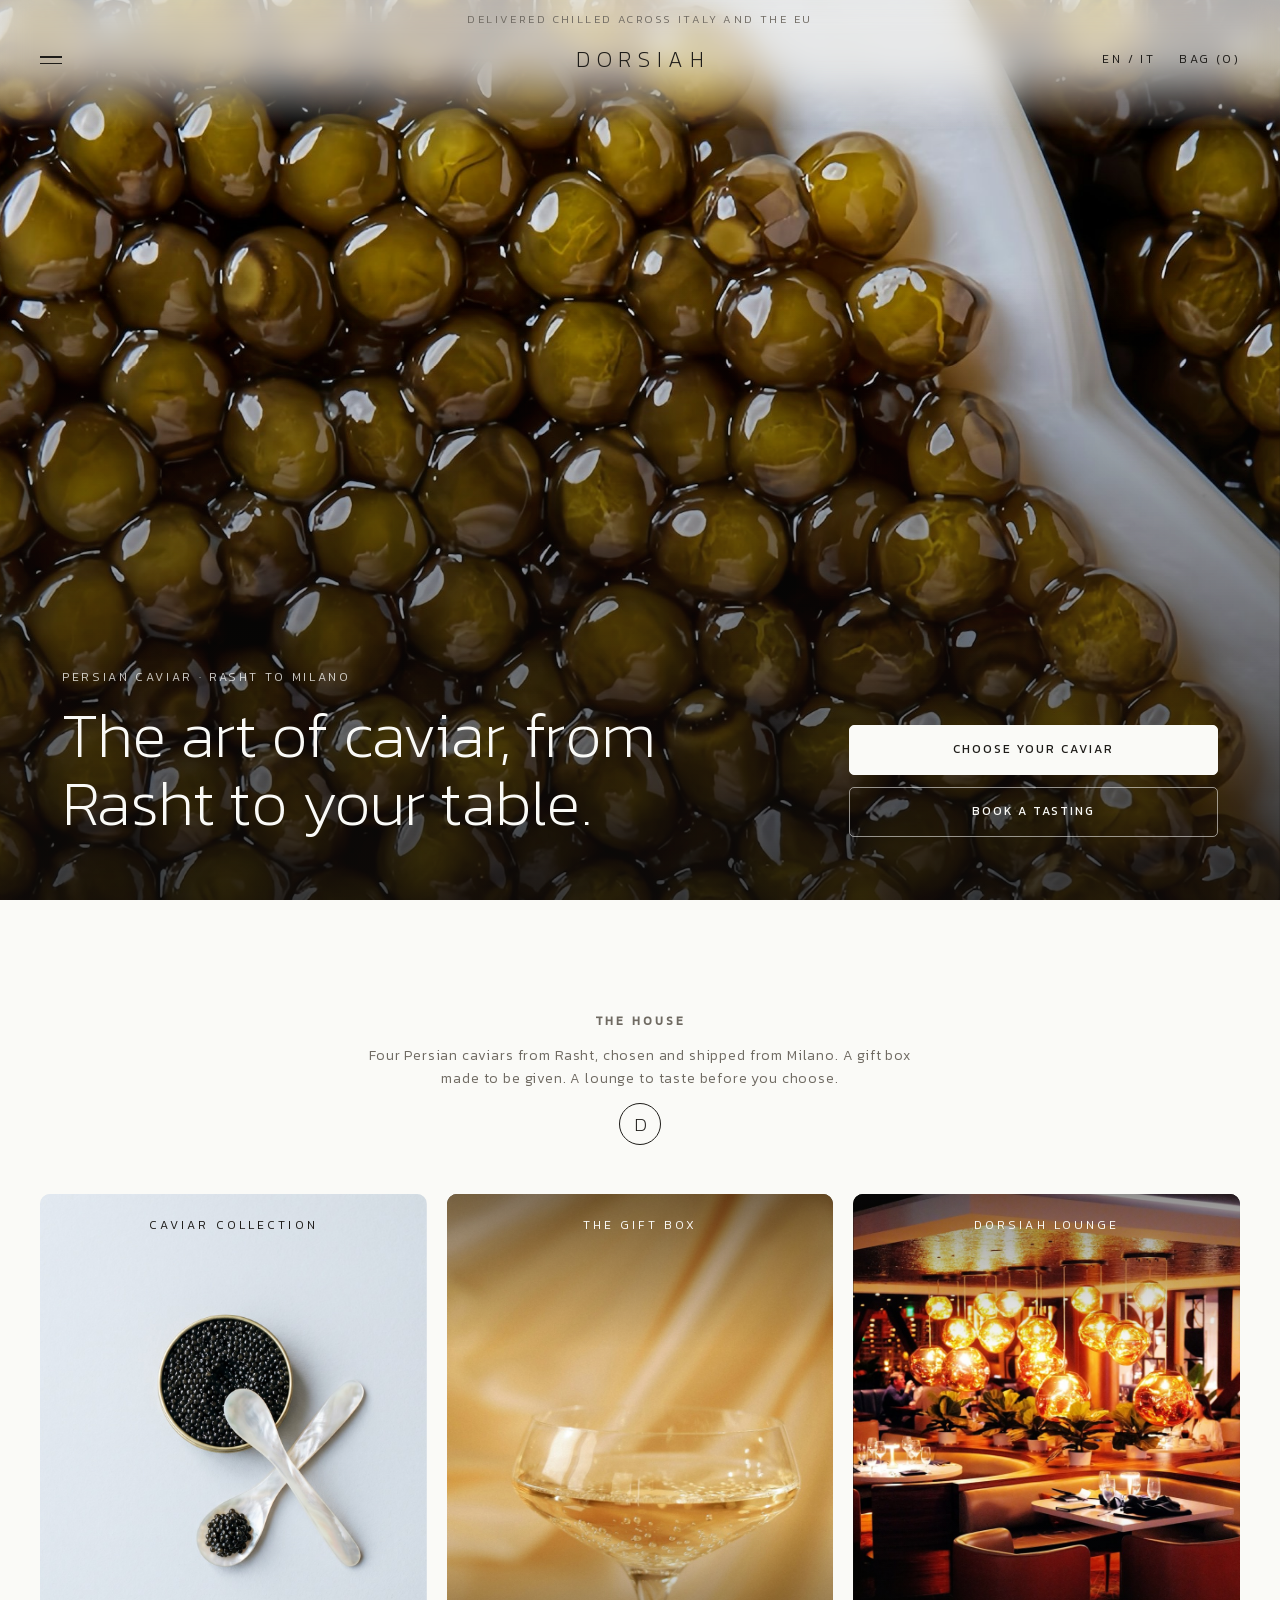
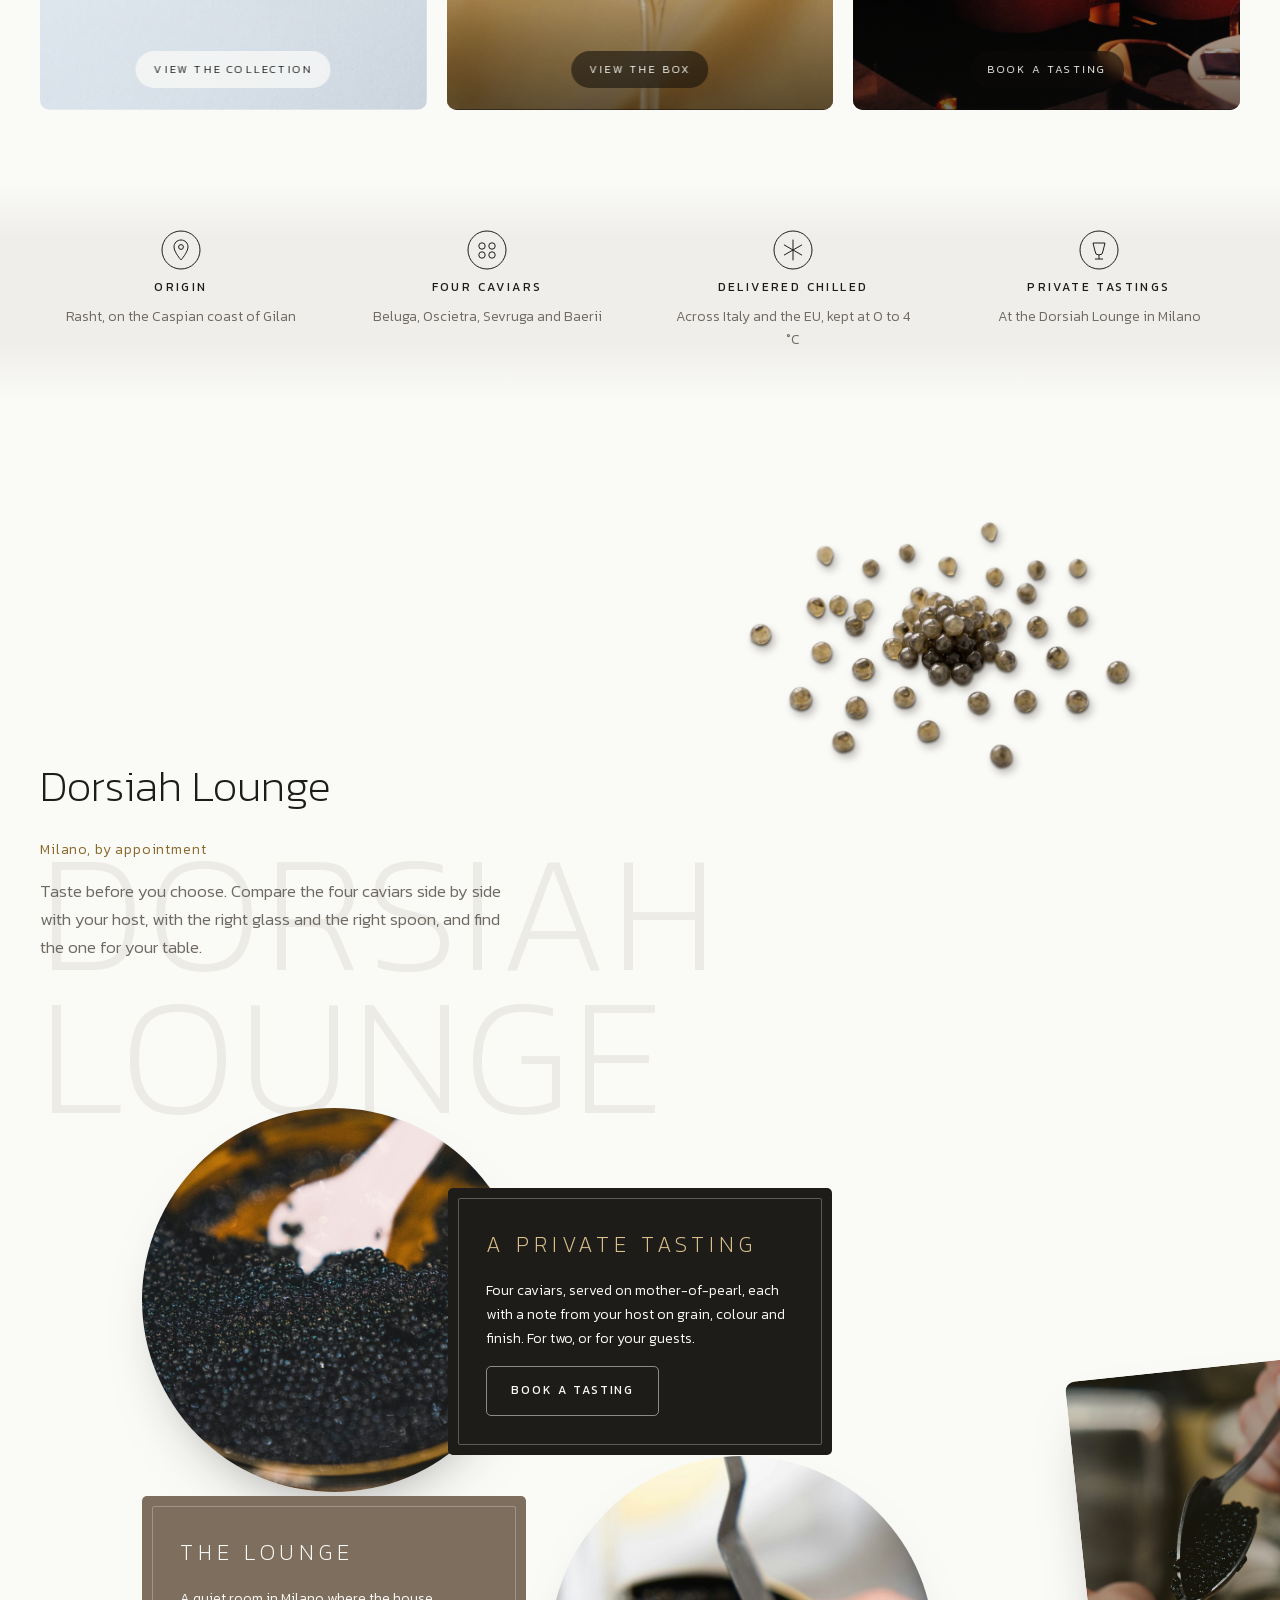
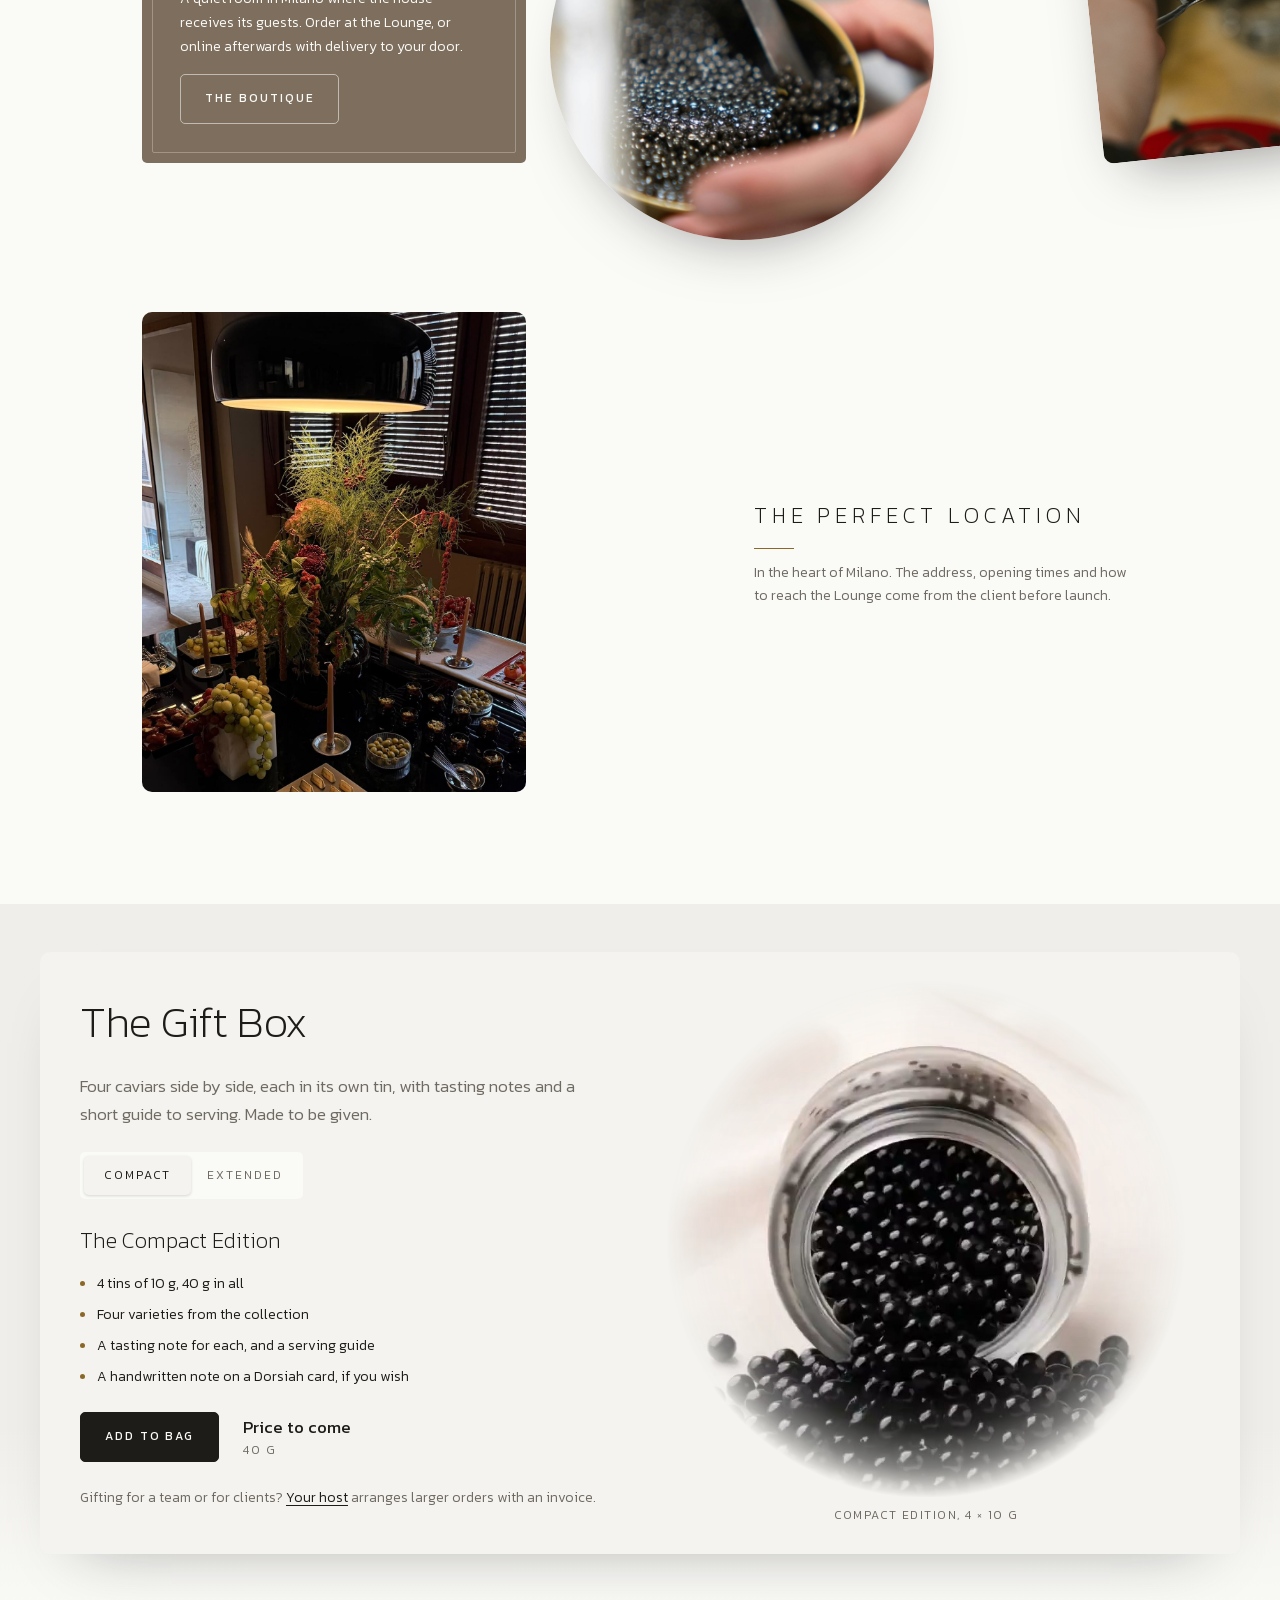
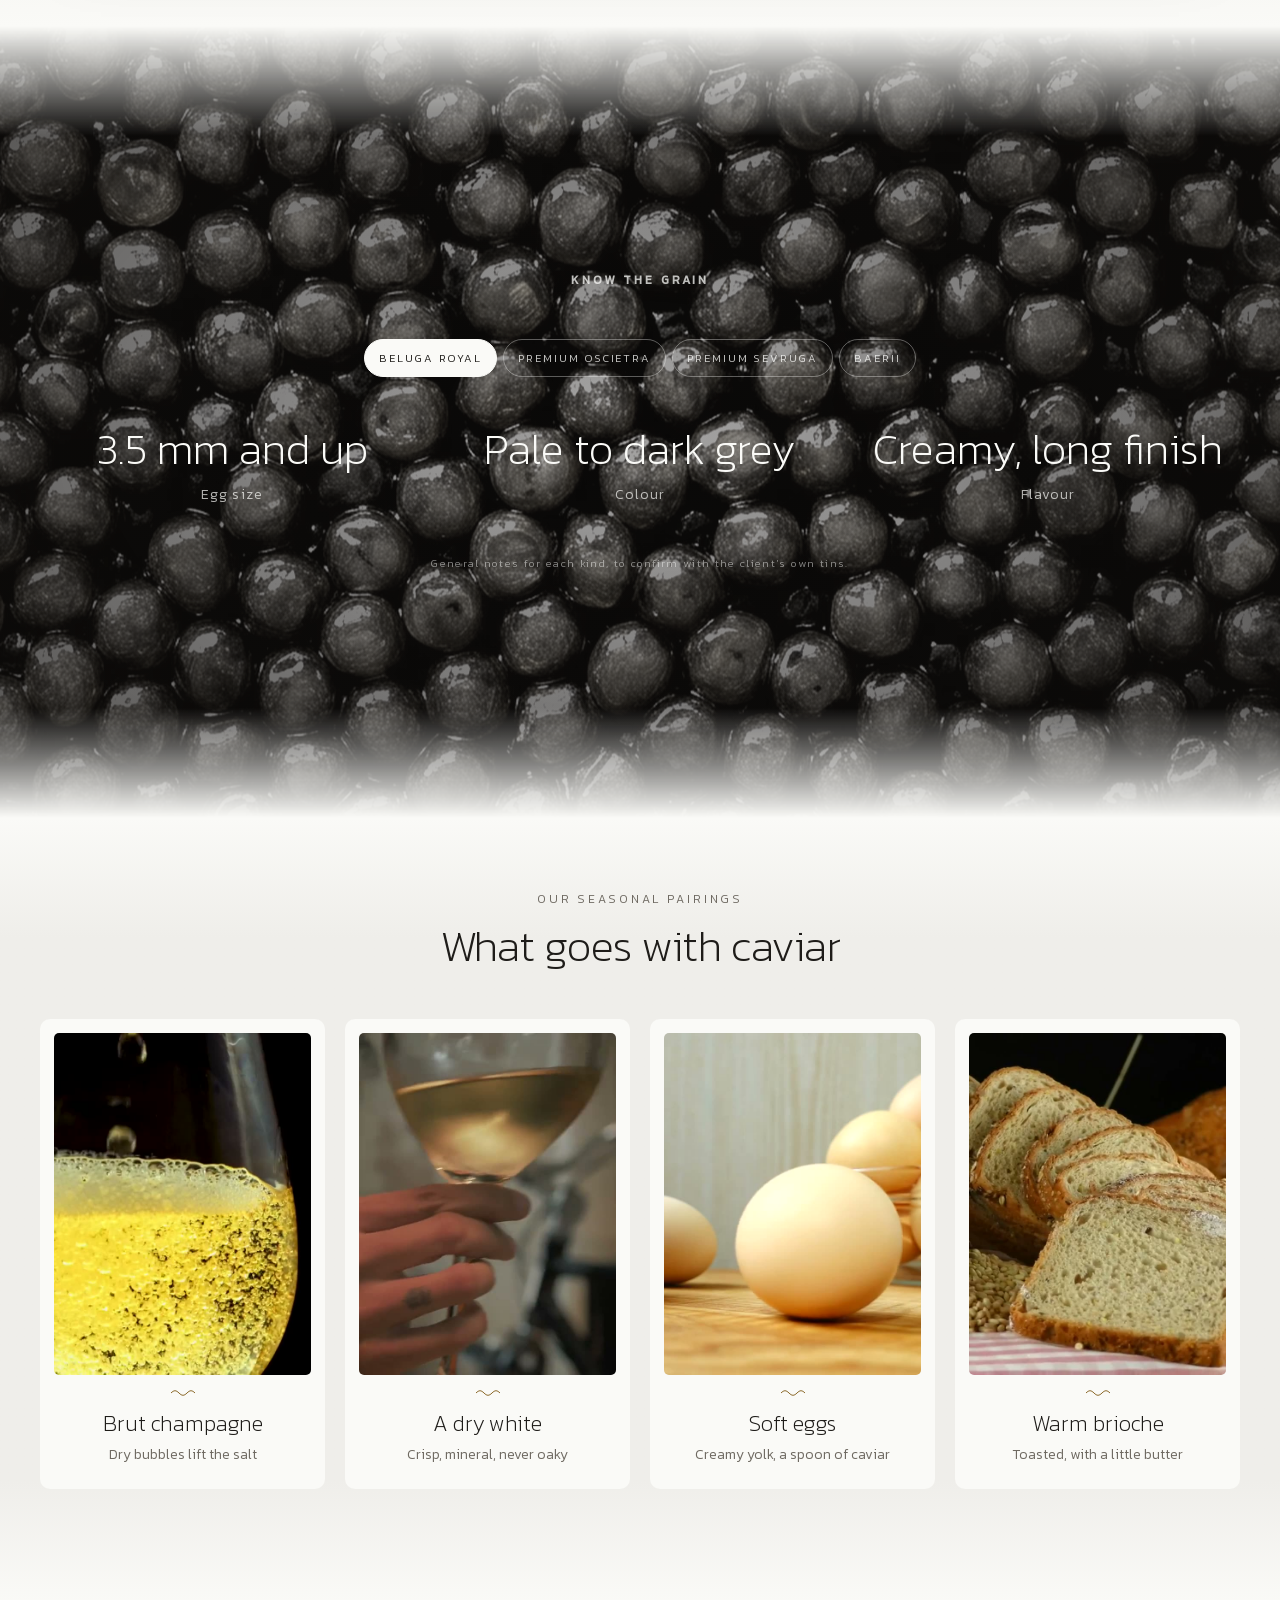
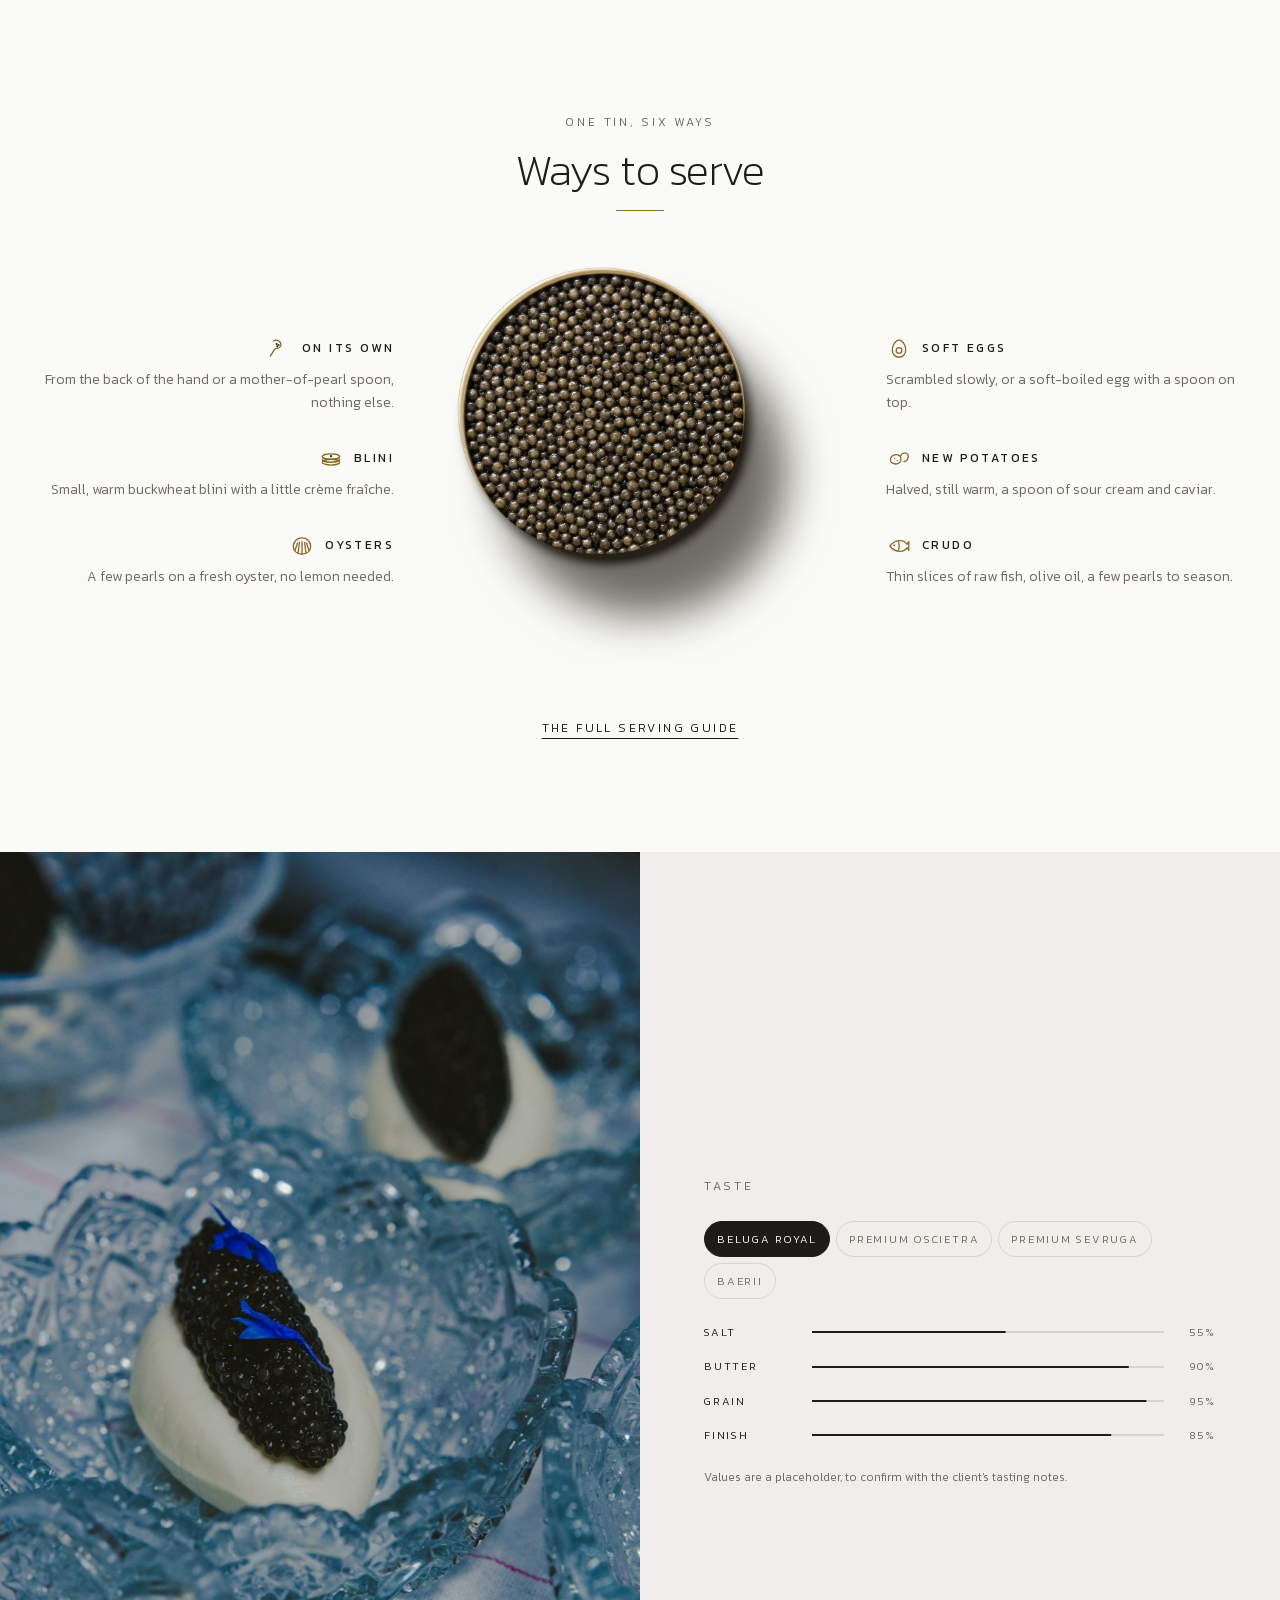
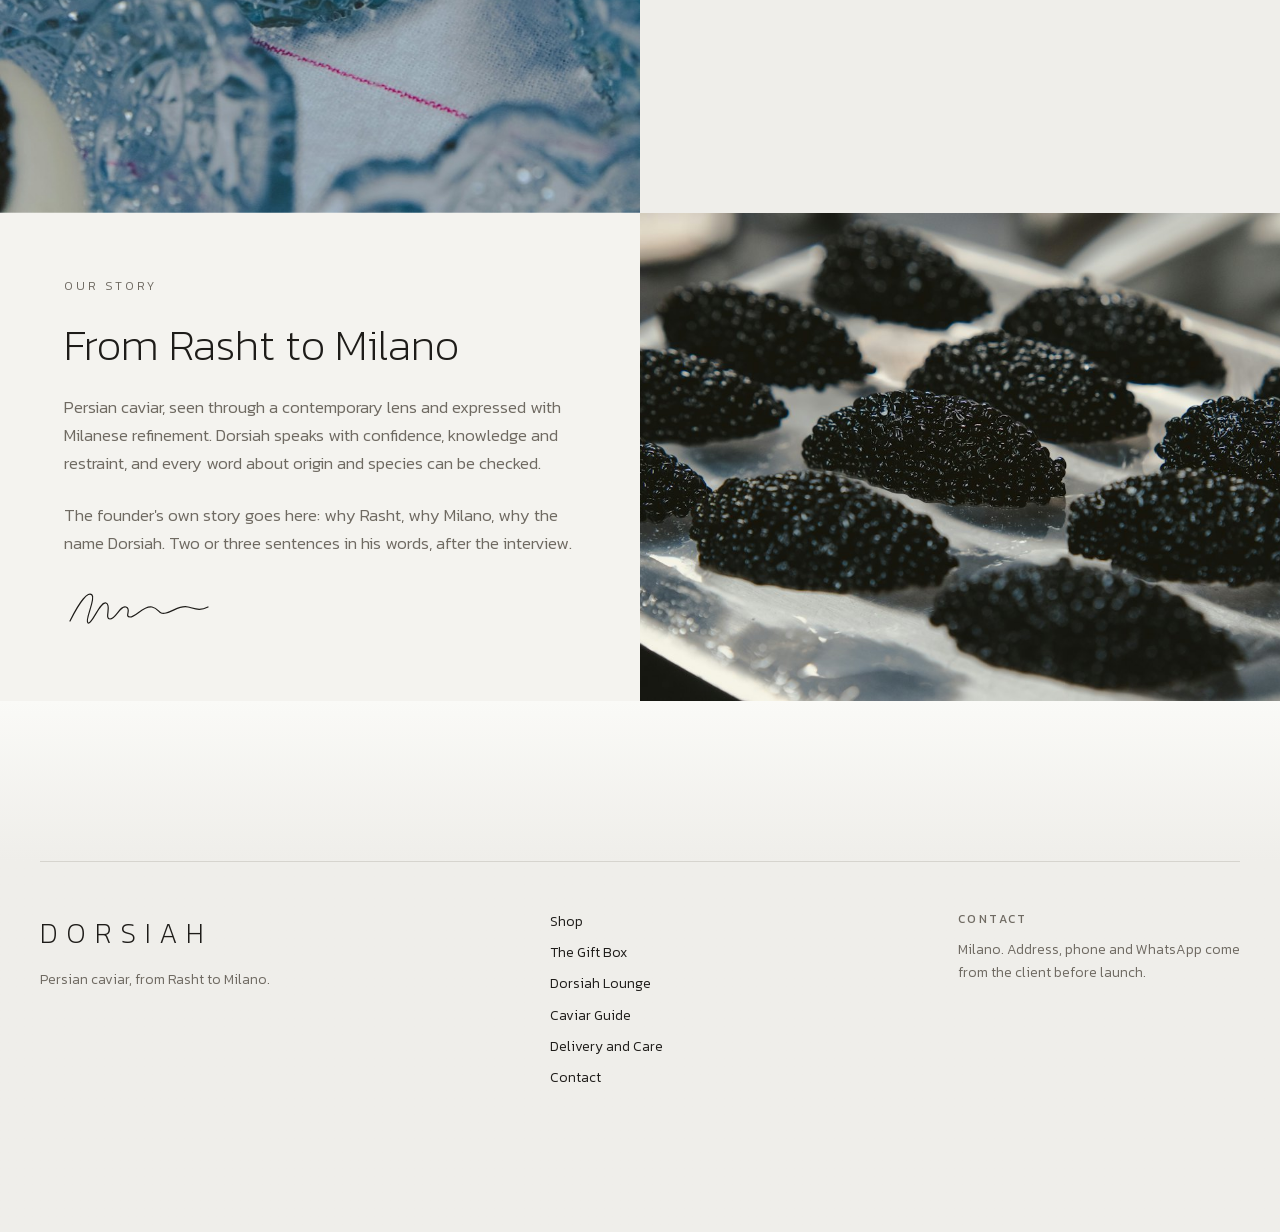
==== commit 23171994: "Self-host Kanit (no Google Fonts), no reveal flash on load Co-Authored-By: Claude Opus 5.5 <noreply@" ====
--- a/index.html
+++ b/index.html
@@ -1,8 +1,6 @@
 <!doctype html><html lang="en"><head><meta charset="utf-8"><meta name="viewport" content="width=device-width,initial-scale=1,viewport-fit=cover"><meta name="robots" content="noindex,nofollow"><style>:root{color-scheme:light;box-sizing:border-box;padding-top:env(safe-area-inset-top,0px);padding-bottom:env(safe-area-inset-bottom,0px)}html{scroll-padding-top:env(safe-area-inset-top,0px)}body{margin:0;padding:0;font:14px -apple-system,BlinkMacSystemFont,sans-serif;background:#fff;color:#000}img{max-width:100%}[hidden]:not([hidden=until-found i]){display:none!important}</style></head><body>
 <title>Dorsiah Home</title>
 <meta name="claude:viewport-fit-sides" content="cover">
-<link rel="preconnect" href="https://fonts.googleapis.com">
-<link rel="stylesheet" href="https://fonts.googleapis.com/css2?family=Kanit:wght@200;300;400&display=swap">
 <link rel="stylesheet" href="tokens.css">
 <link rel="stylesheet" href="bag.css">
 <style>
--- a/tokens.css
+++ b/tokens.css
@@ -1,3 +1,7 @@
+/* Kanit, self-hosted (26 Oct, GDPR: no request to Google). Latin set only, SIL Open Font License 1.1, see fonts/OFL.txt */
+@font-face{font-family:"Kanit";font-style:normal;font-weight:200;font-display:swap;src:url(fonts/kanit-200.woff2) format("woff2")}
+@font-face{font-family:"Kanit";font-style:normal;font-weight:300;font-display:swap;src:url(fonts/kanit-300.woff2) format("woff2")}
+@font-face{font-family:"Kanit";font-style:normal;font-weight:400;font-display:swap;src:url(fonts/kanit-400.woff2) format("woff2")}
 /* Dorsiah design tokens, locked by /taste on 19 Oct 2026. Every component links this file. */
 :root{
   --ivory:#FAFAF7; --offwhite:#F4F3EF; --bar:#FAFAF7; --white:#F4F3EF; --sand:#EFEEEA; --brown:#1E1C19; --stone:#D6D4CE;
@@ -51,6 +55,7 @@
 html.mo main{animation:page-rise .9s cubic-bezier(.2,.7,.2,1)}
 @keyframes page-rise{from{transform:translateY(14px)}}
 html.mo.leaving body{opacity:0;transition:opacity .22s ease-in}
+html.mo-init [data-reveal],html.mo-init [data-reveal] img,html.mo-init img[data-reveal],html.mo-init [data-slide]{transition:none!important}
 html.mo [data-reveal]{opacity:0;transform:translateY(28px);transition:opacity .9s cubic-bezier(.2,.7,.2,1) var(--rd,0s),transform 1.1s cubic-bezier(.2,.7,.2,1) var(--rd,0s)}
 html.mo [data-reveal].in{opacity:1;transform:none}
 html.mo [data-reveal] img,html.mo img[data-reveal]{clip-path:inset(16% 0 0 0);transform:scale(1.08);transition:opacity .9s ease var(--rd,0s),clip-path 1.3s cubic-bezier(.2,.7,.2,1) var(--rd,0s),transform 1.8s cubic-bezier(.2,.7,.2,1) var(--rd,0s)}
